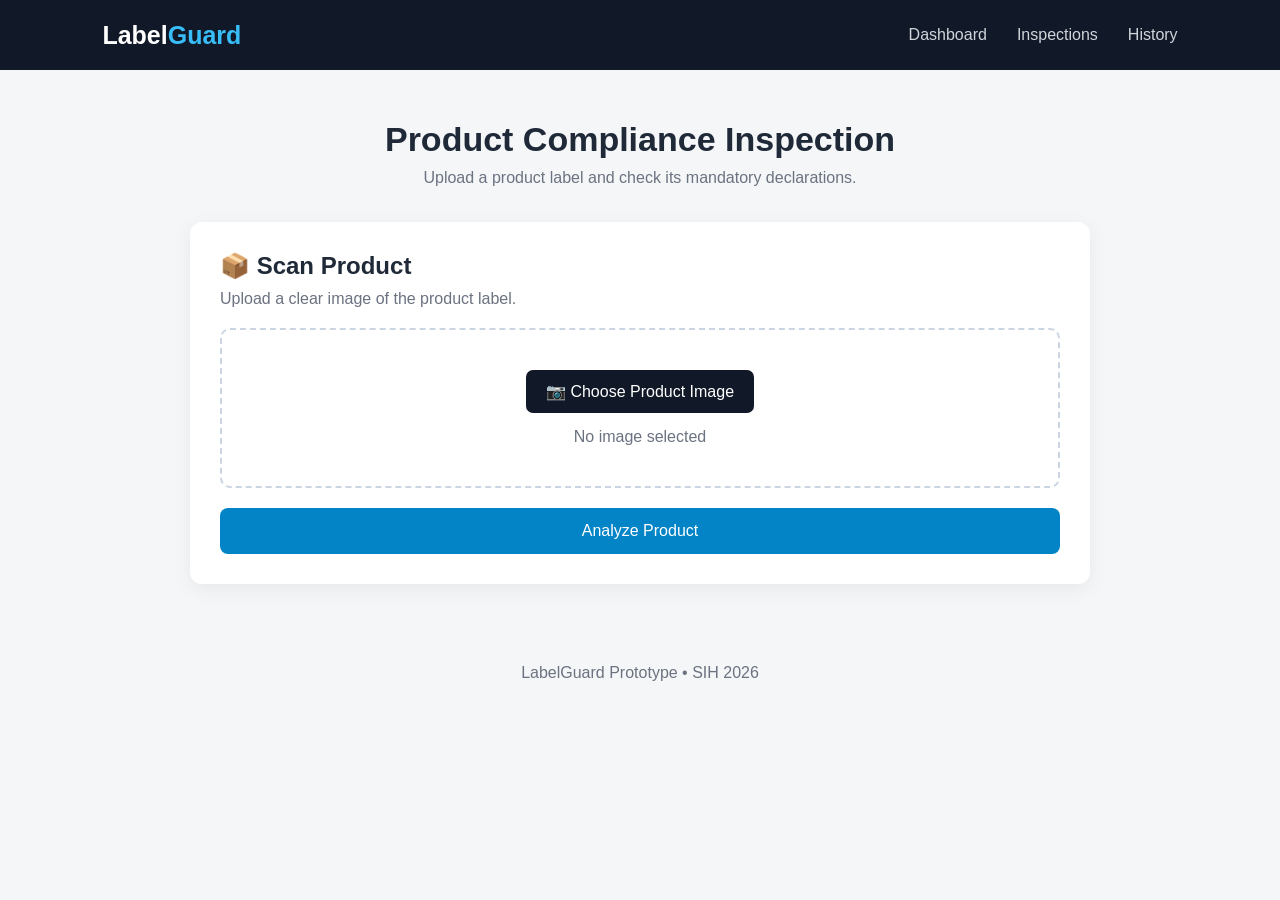
==== index.html @ 3974fb92 "Add initial frontend prototype" ====
<!DOCTYPE html>
<html lang="en">
<head>
    <meta charset="UTF-8">
    <meta name="viewport" content="width=device-width, initial-scale=1.0">

    <title>LabelGuard - Product Compliance</title>

    <link rel="stylesheet" href="style.css">
</head>

<body>

    <header>
        <div class="logo">Label<span>Guard</span></div>

        <nav>
            <a href="#">Dashboard</a>
            <a href="#">Inspections</a>
            <a href="#">History</a>
        </nav>
    </header>


    <main>

        <section class="hero">
            <h1>Product Compliance Inspection</h1>

            <p>
                Upload a product label and check its mandatory declarations.
            </p>
        </section>


        <!-- Upload Section -->

        <section class="card">

            <h2>📦 Scan Product</h2>

            <p class="small">
                Upload a clear image of the product label.
            </p>

            <div class="upload-box">

                <input
                    type="file"
                    id="productImage"
                    accept="image/*"
                >

                <label for="productImage">
                    📷 Choose Product Image
                </label>

                <p id="fileName">No image selected</p>

            </div>


            <!-- Image Preview -->

            <div id="previewContainer" class="preview hidden">

                <h3>Product Preview</h3>

                <img id="previewImage" src="" alt="Product Preview">

            </div>


            <button id="analyzeBtn">
                Analyze Product
            </button>

        </section>


        <!-- Loading -->

        <section id="loading" class="card hidden">

            <h2>🤖 Analyzing Label...</h2>

            <div class="loader"></div>

            <p>
                Extracting product information and checking compliance.
            </p>

        </section>


        <!-- Results -->

        <section id="results" class="card hidden">

            <h2>Compliance Result</h2>


            <div class="score">

                <div id="scoreNumber">
                    87
                </div>

                <p>Compliance Score</p>

            </div>


            <h3>Declaration Checks</h3>


            <div class="checks">

                <div class="check pass">
                    ✓ Manufacturer
                </div>

                <div class="check pass">
                    ✓ Net Quantity
                </div>

                <div class="check pass">
                    ✓ MRP
                </div>

                <div class="check pass">
                    ✓ Manufacturing Date
                </div>

                <div class="check warning">
                    ⚠ Consumer Care
                </div>

            </div>


            <div class="violation">

                <h3>⚠ Issue Detected</h3>

                <p>
                    Consumer-care declaration could not be detected
                    in the submitted label image.
                </p>

            </div>


            <button id="reportBtn">
                Generate Inspection Report
            </button>

        </section>

    </main>


    <footer>

        <p>
            LabelGuard Prototype • SIH 2026
        </p>

    </footer>


    <script src="script.js"></script>

</body>
</html>
---- style.css ----
* {
    box-sizing: border-box;
    margin: 0;
    padding: 0;
}

body {
    font-family: Arial, sans-serif;
    background: #f4f6f8;
    color: #1f2937;
}


/* Header */

header {
    height: 70px;
    background: #111827;

    display: flex;
    align-items: center;
    justify-content: space-between;

    padding: 0 8%;
}

.logo {
    font-size: 25px;
    font-weight: bold;
    color: white;
}

.logo span {
    color: #38bdf8;
}

nav {
    display: flex;
    gap: 30px;
}

nav a {
    color: #d1d5db;
    text-decoration: none;
}

nav a:hover {
    color: white;
}


/* Main */

main {
    width: 90%;
    max-width: 900px;
    margin: 50px auto;
}


/* Hero */

.hero {
    text-align: center;
    margin-bottom: 35px;
}

.hero h1 {
    font-size: 34px;
    margin-bottom: 10px;
}

.hero p {
    color: #6b7280;
}


/* Card */

.card {
    background: white;

    padding: 30px;

    border-radius: 12px;

    margin-bottom: 25px;

    box-shadow: 0 5px 20px rgba(0,0,0,0.06);
}

.card h2 {
    margin-bottom: 10px;
}

.small {
    color: #6b7280;
    margin-bottom: 20px;
}


/* Upload */

.upload-box {
    border: 2px dashed #cbd5e1;

    padding: 40px;

    text-align: center;

    border-radius: 10px;

    margin-bottom: 20px;
}

.upload-box input {
    display: none;
}

.upload-box label {
    display: inline-block;

    padding: 12px 20px;

    background: #111827;

    color: white;

    border-radius: 7px;

    cursor: pointer;
}

#fileName {
    margin-top: 15px;

    color: #6b7280;
}


/* Preview */

.preview {
    margin-top: 20px;
}

.preview img {
    display: block;

    width: 250px;
    max-height: 300px;

    object-fit: contain;

    margin: 15px auto;

    border-radius: 8px;
}


/* Button */

button {
    width: 100%;

    padding: 14px;

    border: none;

    border-radius: 8px;

    background: #0284c7;

    color: white;

    font-size: 16px;

    cursor: pointer;
}

button:hover {
    background: #0369a1;
}


/* Loading */

.loader {
    width: 45px;
    height: 45px;

    border: 5px solid #e5e7eb;
    border-top: 5px solid #0284c7;

    border-radius: 50%;

    animation: spin 1s linear infinite;

    margin: 25px auto;
}

@keyframes spin {

    100% {
        transform: rotate(360deg);
    }

}


/* Score */

.score {
    text-align: center;

    margin: 30px 0;
}

#scoreNumber {
    font-size: 60px;

    font-weight: bold;

    color: #0284c7;
}

.score p {
    color: #6b7280;
}


/* Checks */

.checks {
    display: grid;

    grid-template-columns: repeat(2, 1fr);

    gap: 10px;

    margin: 20px 0;
}

.check {
    padding: 15px;

    border-radius: 7px;

    font-weight: bold;
}

.pass {
    background: #dcfce7;

    color: #166534;
}

.warning {
    background: #fef3c7;

    color: #92400e;
}


/* Violation */

.violation {
    background: #fff7ed;

    border-left: 5px solid #f97316;

    padding: 20px;

    margin: 25px 0;
}

.violation h3 {
    margin-bottom: 8px;
}


/* Hidden */

.hidden {
    display: none;
}


/* Footer */

footer {
    text-align: center;

    padding: 30px;

    color: #6b7280;
}


/* Mobile */

@media (max-width: 600px) {

    nav {
        display: none;
    }

    .hero h1 {
        font-size: 26px;
    }

    .checks {
        grid-template-columns: 1fr;
    }

}
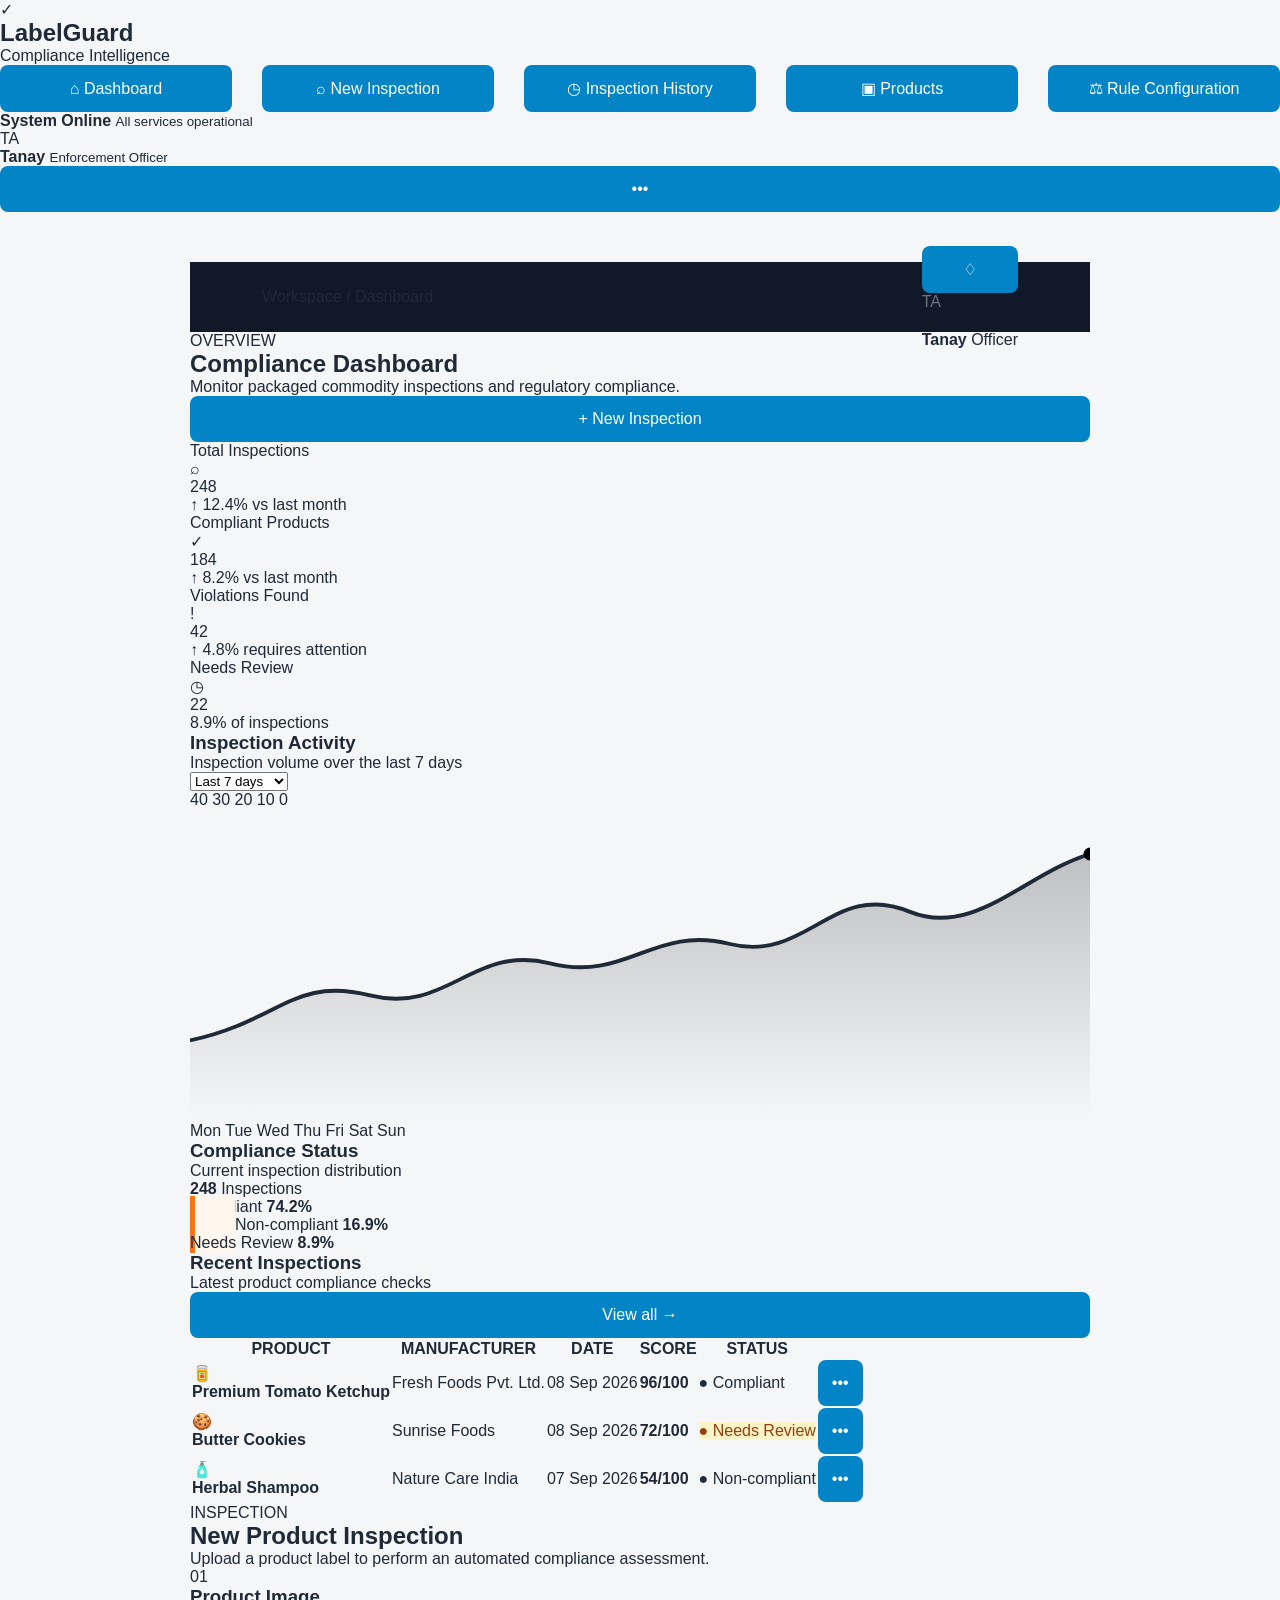
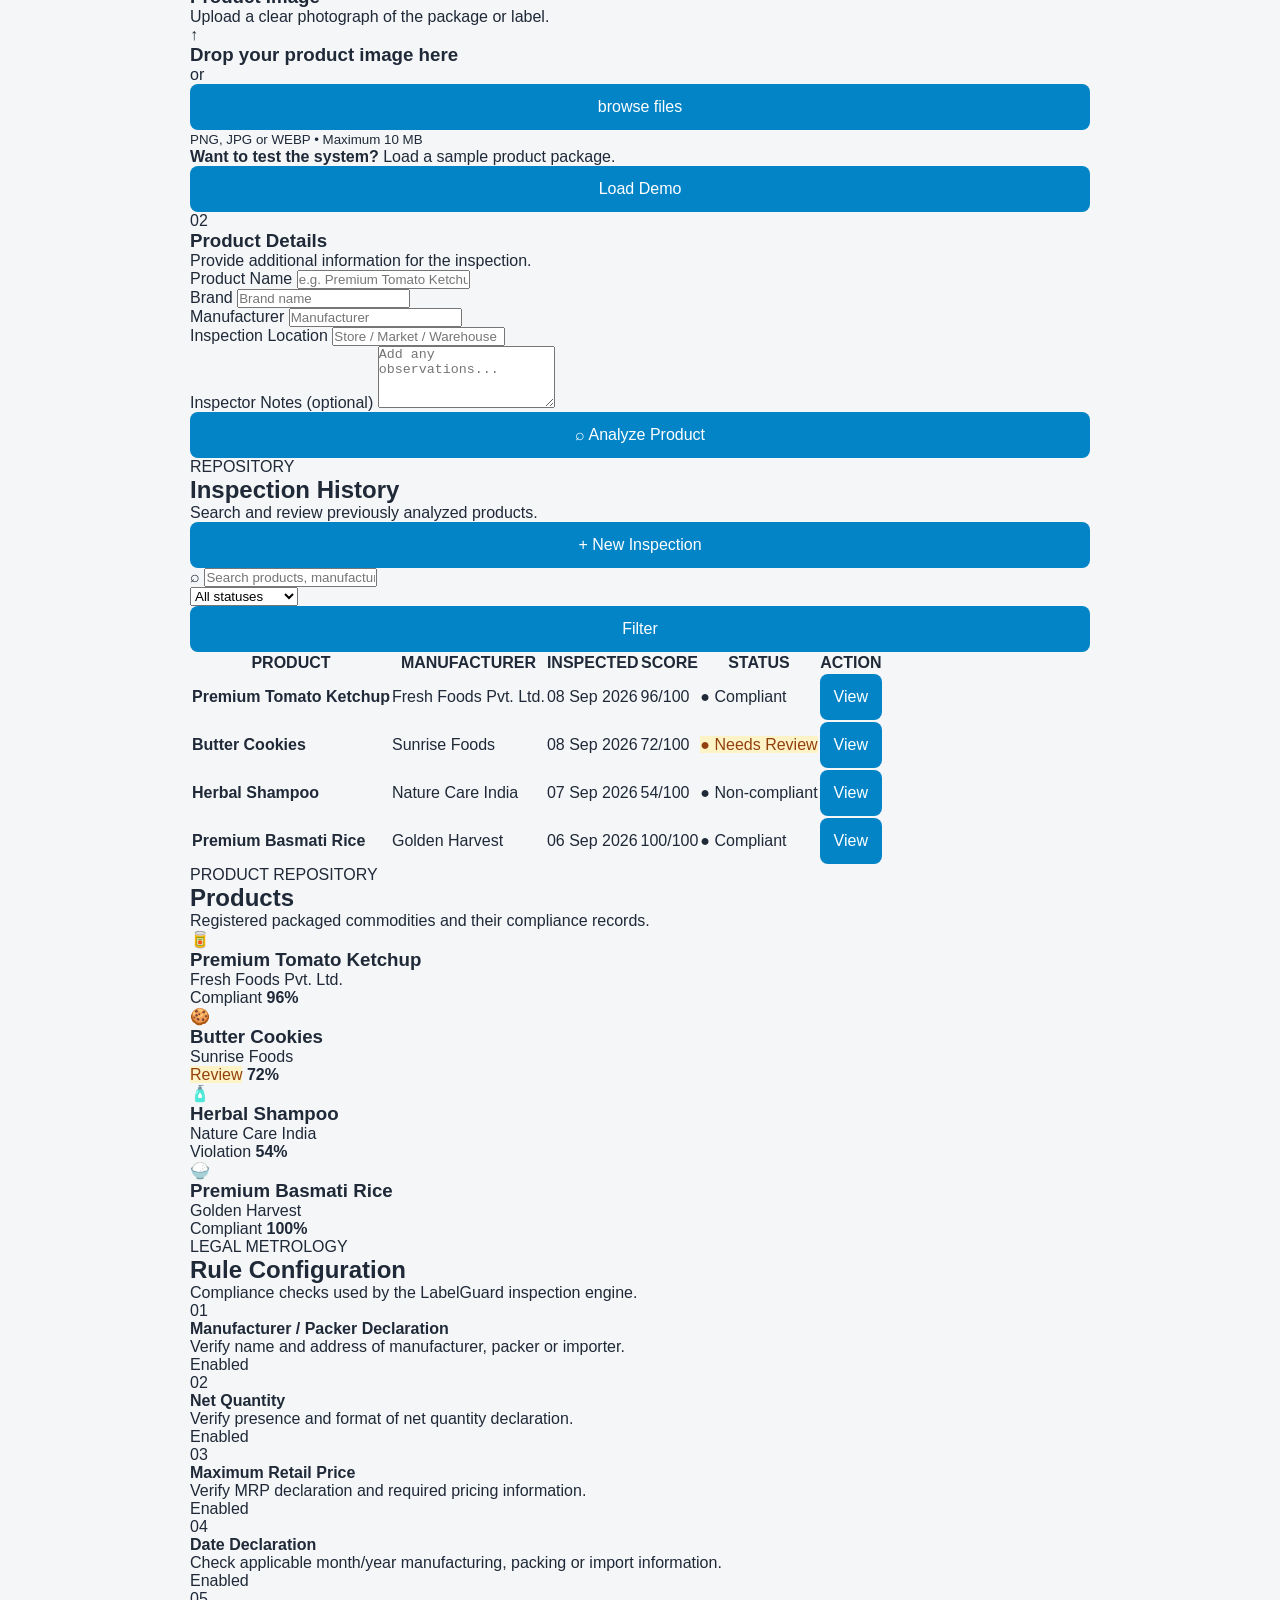
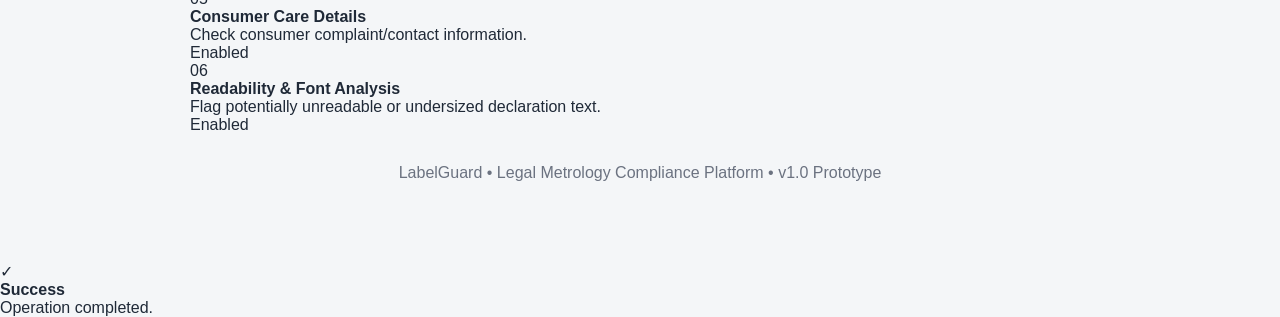
==== commit 31f3bcd6: "Update index.html" ====
--- a/index.html
+++ b/index.html
@@ -4,172 +4,1162 @@
     <meta charset="UTF-8">
     <meta name="viewport" content="width=device-width, initial-scale=1.0">
 
-    <title>LabelGuard - Product Compliance</title>
+    <title>LabelGuard | Compliance Intelligence</title>
+
+    <link rel="preconnect" href="https://fonts.googleapis.com">
+    <link rel="preconnect" href="https://fonts.gstatic.com" crossorigin>
+    <link href="https://fonts.googleapis.com/css2?family=Inter:wght@400;500;600;700;800&display=swap" rel="stylesheet">
 
     <link rel="stylesheet" href="style.css">
 </head>
 
 <body>
 
-    <header>
-        <div class="logo">Label<span>Guard</span></div>
-
-        <nav>
-            <a href="#">Dashboard</a>
-            <a href="#">Inspections</a>
-            <a href="#">History</a>
-        </nav>
+<!-- ================= SIDEBAR ================= -->
+
+<aside class="sidebar">
+
+    <div class="brand">
+        <div class="brand-icon">
+            <span>✓</span>
+        </div>
+
+        <div>
+            <h2>LabelGuard</h2>
+            <p>Compliance Intelligence</p>
+        </div>
+    </div>
+
+    <nav class="navigation">
+
+        <button class="nav-item active" data-page="dashboard">
+            <span class="nav-icon">⌂</span>
+            Dashboard
+        </button>
+
+        <button class="nav-item" data-page="inspection">
+            <span class="nav-icon">⌕</span>
+            New Inspection
+        </button>
+
+        <button class="nav-item" data-page="history">
+            <span class="nav-icon">◷</span>
+            Inspection History
+        </button>
+
+        <button class="nav-item" data-page="products">
+            <span class="nav-icon">▣</span>
+            Products
+        </button>
+
+        <button class="nav-item" data-page="rules">
+            <span class="nav-icon">⚖</span>
+            Rule Configuration
+        </button>
+
+    </nav>
+
+    <div class="sidebar-bottom">
+
+        <div class="system-status">
+            <span class="status-dot"></span>
+
+            <div>
+                <strong>System Online</strong>
+                <small>All services operational</small>
+            </div>
+        </div>
+
+        <div class="user-card">
+            <div class="avatar">TA</div>
+
+            <div class="user-info">
+                <strong>Tanay</strong>
+                <small>Enforcement Officer</small>
+            </div>
+
+            <button class="more-btn">•••</button>
+        </div>
+
+    </div>
+
+</aside>
+
+
+<!-- ================= MAIN ================= -->
+
+<main class="main">
+
+    <!-- TOP BAR -->
+
+    <header class="topbar">
+
+        <div>
+            <p class="breadcrumb">Workspace / <span id="breadcrumb">Dashboard</span></p>
+        </div>
+
+        <div class="top-actions">
+
+            <button class="icon-button" title="Notifications">
+                ♢
+                <span class="notification-dot"></span>
+            </button>
+
+            <div class="top-user">
+                <div class="avatar small">TA</div>
+
+                <div>
+                    <strong>Tanay</strong>
+                    <span>Officer</span>
+                </div>
+            </div>
+
+        </div>
+
     </header>
 
 
-    <main>
-
-        <section class="hero">
-            <h1>Product Compliance Inspection</h1>
-
-            <p>
-                Upload a product label and check its mandatory declarations.
-            </p>
-        </section>
-
-
-        <!-- Upload Section -->
-
-        <section class="card">
-
-            <h2>📦 Scan Product</h2>
-
-            <p class="small">
-                Upload a clear image of the product label.
-            </p>
-
-            <div class="upload-box">
-
-                <input
-                    type="file"
-                    id="productImage"
-                    accept="image/*"
-                >
-
-                <label for="productImage">
-                    📷 Choose Product Image
-                </label>
-
-                <p id="fileName">No image selected</p>
-
-            </div>
-
-
-            <!-- Image Preview -->
-
-            <div id="previewContainer" class="preview hidden">
-
-                <h3>Product Preview</h3>
-
-                <img id="previewImage" src="" alt="Product Preview">
-
-            </div>
-
-
-            <button id="analyzeBtn">
-                Analyze Product
+    <!-- ================= DASHBOARD ================= -->
+
+    <section id="dashboard" class="page active-page">
+
+        <div class="page-heading">
+
+            <div>
+                <span class="eyebrow">OVERVIEW</span>
+                <h1>Compliance Dashboard</h1>
+                <p>Monitor packaged commodity inspections and regulatory compliance.</p>
+            </div>
+
+            <button class="primary-btn" onclick="openPage('inspection')">
+                <span>+</span>
+                New Inspection
             </button>
 
-        </section>
-
-
-        <!-- Loading -->
-
-        <section id="loading" class="card hidden">
-
-            <h2>🤖 Analyzing Label...</h2>
-
-            <div class="loader"></div>
-
-            <p>
-                Extracting product information and checking compliance.
-            </p>
-
-        </section>
-
-
-        <!-- Results -->
-
-        <section id="results" class="card hidden">
-
-            <h2>Compliance Result</h2>
-
-
-            <div class="score">
-
-                <div id="scoreNumber">
-                    87
-                </div>
-
-                <p>Compliance Score</p>
-
-            </div>
-
-
-            <h3>Declaration Checks</h3>
-
-
-            <div class="checks">
-
-                <div class="check pass">
-                    ✓ Manufacturer
-                </div>
-
-                <div class="check pass">
-                    ✓ Net Quantity
-                </div>
-
-                <div class="check pass">
-                    ✓ MRP
-                </div>
-
-                <div class="check pass">
-                    ✓ Manufacturing Date
-                </div>
-
-                <div class="check warning">
-                    ⚠ Consumer Care
-                </div>
-
-            </div>
-
-
-            <div class="violation">
-
-                <h3>⚠ Issue Detected</h3>
-
-                <p>
-                    Consumer-care declaration could not be detected
-                    in the submitted label image.
-                </p>
-
-            </div>
-
-
-            <button id="reportBtn">
-                Generate Inspection Report
+        </div>
+
+
+        <!-- STAT CARDS -->
+
+        <div class="stats-grid">
+
+            <div class="stat-card">
+                <div class="stat-top">
+                    <span>Total Inspections</span>
+                    <div class="stat-icon blue">⌕</div>
+                </div>
+
+                <div class="stat-number">248</div>
+
+                <div class="stat-change positive">
+                    ↑ 12.4%
+                    <span>vs last month</span>
+                </div>
+            </div>
+
+
+            <div class="stat-card">
+                <div class="stat-top">
+                    <span>Compliant Products</span>
+                    <div class="stat-icon green">✓</div>
+                </div>
+
+                <div class="stat-number">184</div>
+
+                <div class="stat-change positive">
+                    ↑ 8.2%
+                    <span>vs last month</span>
+                </div>
+            </div>
+
+
+            <div class="stat-card">
+                <div class="stat-top">
+                    <span>Violations Found</span>
+                    <div class="stat-icon red">!</div>
+                </div>
+
+                <div class="stat-number">42</div>
+
+                <div class="stat-change negative">
+                    ↑ 4.8%
+                    <span>requires attention</span>
+                </div>
+            </div>
+
+
+            <div class="stat-card">
+                <div class="stat-top">
+                    <span>Needs Review</span>
+                    <div class="stat-icon orange">◷</div>
+                </div>
+
+                <div class="stat-number">22</div>
+
+                <div class="stat-change neutral">
+                    8.9%
+                    <span>of inspections</span>
+                </div>
+            </div>
+
+        </div>
+
+
+        <!-- DASHBOARD GRID -->
+
+        <div class="dashboard-grid">
+
+            <div class="panel chart-panel">
+
+                <div class="panel-header">
+
+                    <div>
+                        <h3>Inspection Activity</h3>
+                        <p>Inspection volume over the last 7 days</p>
+                    </div>
+
+                    <select class="period-select">
+                        <option>Last 7 days</option>
+                        <option>Last 30 days</option>
+                        <option>Last 90 days</option>
+                    </select>
+
+                </div>
+
+                <div class="chart">
+
+                    <div class="y-labels">
+                        <span>40</span>
+                        <span>30</span>
+                        <span>20</span>
+                        <span>10</span>
+                        <span>0</span>
+                    </div>
+
+                    <div class="chart-area">
+
+                        <div class="grid-line one"></div>
+                        <div class="grid-line two"></div>
+                        <div class="grid-line three"></div>
+                        <div class="grid-line four"></div>
+
+                        <svg viewBox="0 0 700 240" preserveAspectRatio="none">
+
+                            <defs>
+                                <linearGradient id="areaGradient" x1="0" y1="0" x2="0" y2="1">
+                                    <stop offset="0%" stop-opacity=".22"/>
+                                    <stop offset="100%" stop-opacity="0"/>
+                                </linearGradient>
+                            </defs>
+
+                            <path
+                                d="M0 180
+                                   C70 165, 80 130, 140 145
+                                   C200 160, 220 105, 280 120
+                                   C340 135, 360 90, 420 105
+                                   C480 120, 500 55, 560 80
+                                   C610 100, 650 50, 700 35
+                                   L700 240
+                                   L0 240 Z"
+                                fill="url(#areaGradient)"
+                            />
+
+                            <path
+                                d="M0 180
+                                   C70 165, 80 130, 140 145
+                                   C200 160, 220 105, 280 120
+                                   C340 135, 360 90, 420 105
+                                   C480 120, 500 55, 560 80
+                                   C610 100, 650 50, 700 35"
+                                fill="none"
+                                stroke="currentColor"
+                                stroke-width="3"
+                                class="chart-line"
+                            />
+
+                            <circle cx="700" cy="35" r="5" class="chart-point"/>
+
+                        </svg>
+
+                        <div class="x-labels">
+                            <span>Mon</span>
+                            <span>Tue</span>
+                            <span>Wed</span>
+                            <span>Thu</span>
+                            <span>Fri</span>
+                            <span>Sat</span>
+                            <span>Sun</span>
+                        </div>
+
+                    </div>
+
+                </div>
+
+            </div>
+
+
+            <!-- COMPLIANCE DISTRIBUTION -->
+
+            <div class="panel distribution-panel">
+
+                <div class="panel-header">
+                    <div>
+                        <h3>Compliance Status</h3>
+                        <p>Current inspection distribution</p>
+                    </div>
+                </div>
+
+                <div class="donut-container">
+
+                    <div class="donut">
+                        <div>
+                            <strong>248</strong>
+                            <span>Inspections</span>
+                        </div>
+                    </div>
+
+                </div>
+
+                <div class="legend">
+
+                    <div>
+                        <span class="legend-color compliant"></span>
+                        <span>Compliant</span>
+                        <strong>74.2%</strong>
+                    </div>
+
+                    <div>
+                        <span class="legend-color violation"></span>
+                        <span>Non-compliant</span>
+                        <strong>16.9%</strong>
+                    </div>
+
+                    <div>
+                        <span class="legend-color review"></span>
+                        <span>Needs Review</span>
+                        <strong>8.9%</strong>
+                    </div>
+
+                </div>
+
+            </div>
+
+        </div>
+
+
+        <!-- RECENT INSPECTIONS -->
+
+        <div class="panel recent-panel">
+
+            <div class="panel-header">
+
+                <div>
+                    <h3>Recent Inspections</h3>
+                    <p>Latest product compliance checks</p>
+                </div>
+
+                <button class="text-btn" onclick="openPage('history')">
+                    View all →
+                </button>
+
+            </div>
+
+            <div class="table-wrapper">
+
+                <table>
+
+                    <thead>
+                        <tr>
+                            <th>PRODUCT</th>
+                            <th>MANUFACTURER</th>
+                            <th>DATE</th>
+                            <th>SCORE</th>
+                            <th>STATUS</th>
+                            <th></th>
+                        </tr>
+                    </thead>
+
+                    <tbody>
+
+                        <tr>
+                            <td>
+                                <div class="product-cell">
+                                    <div class="product-placeholder">🥫</div>
+                                    <strong>Premium Tomato Ketchup</strong>
+                                </div>
+                            </td>
+
+                            <td>Fresh Foods Pvt. Ltd.</td>
+                            <td>08 Sep 2026</td>
+                            <td><strong>96/100</strong></td>
+
+                            <td>
+                                <span class="badge success">● Compliant</span>
+                            </td>
+
+                            <td>
+                                <button class="row-btn">•••</button>
+                            </td>
+                        </tr>
+
+
+                        <tr>
+                            <td>
+                                <div class="product-cell">
+                                    <div class="product-placeholder">🍪</div>
+                                    <strong>Butter Cookies</strong>
+                                </div>
+                            </td>
+
+                            <td>Sunrise Foods</td>
+                            <td>08 Sep 2026</td>
+                            <td><strong>72/100</strong></td>
+
+                            <td>
+                                <span class="badge warning">● Needs Review</span>
+                            </td>
+
+                            <td>
+                                <button class="row-btn">•••</button>
+                            </td>
+                        </tr>
+
+
+                        <tr>
+                            <td>
+                                <div class="product-cell">
+                                    <div class="product-placeholder">🧴</div>
+                                    <strong>Herbal Shampoo</strong>
+                                </div>
+                            </td>
+
+                            <td>Nature Care India</td>
+                            <td>07 Sep 2026</td>
+                            <td><strong>54/100</strong></td>
+
+                            <td>
+                                <span class="badge danger">● Non-compliant</span>
+                            </td>
+
+                            <td>
+                                <button class="row-btn">•••</button>
+                            </td>
+                        </tr>
+
+                    </tbody>
+
+                </table>
+
+            </div>
+
+        </div>
+
+    </section>
+
+
+    <!-- ================= INSPECTION ================= -->
+
+    <section id="inspection" class="page">
+
+        <div class="page-heading">
+
+            <div>
+                <span class="eyebrow">INSPECTION</span>
+                <h1>New Product Inspection</h1>
+                <p>Upload a product label to perform an automated compliance assessment.</p>
+            </div>
+
+        </div>
+
+
+        <div class="inspection-layout">
+
+            <div class="panel upload-panel">
+
+                <div class="section-title">
+                    <div class="step-number">01</div>
+
+                    <div>
+                        <h3>Product Image</h3>
+                        <p>Upload a clear photograph of the package or label.</p>
+                    </div>
+                </div>
+
+
+                <div id="drop-zone" class="drop-zone">
+
+                    <input
+                        type="file"
+                        id="file-input"
+                        accept="image/*"
+                        hidden
+                    >
+
+                    <div id="upload-content">
+
+                        <div class="upload-icon">↑</div>
+
+                        <h3>Drop your product image here</h3>
+
+                        <p>
+                            or
+                            <button id="browse-btn" class="inline-link">
+                                browse files
+                            </button>
+                        </p>
+
+                        <small>PNG, JPG or WEBP • Maximum 10 MB</small>
+
+                    </div>
+
+
+                    <div id="preview-container" class="preview-container hidden">
+
+                        <img id="preview-image" alt="Product preview">
+
+                        <div class="preview-info">
+                            <strong id="file-name">product.jpg</strong>
+                            <span id="file-size">0 KB</span>
+
+                            <button id="remove-image" class="remove-btn">
+                                Remove image
+                            </button>
+                        </div>
+
+                    </div>
+
+                </div>
+
+
+                <div class="demo-box">
+
+                    <div>
+                        <strong>Want to test the system?</strong>
+                        <span>Load a sample product package.</span>
+                    </div>
+
+                    <button id="demo-btn" class="secondary-btn">
+                        Load Demo
+                    </button>
+
+                </div>
+
+            </div>
+
+
+            <!-- PRODUCT DETAILS -->
+
+            <div class="panel details-panel">
+
+                <div class="section-title">
+                    <div class="step-number">02</div>
+
+                    <div>
+                        <h3>Product Details</h3>
+                        <p>Provide additional information for the inspection.</p>
+                    </div>
+                </div>
+
+
+                <div class="form-grid">
+
+                    <div class="form-group full">
+                        <label>Product Name</label>
+                        <input id="product-name" type="text" placeholder="e.g. Premium Tomato Ketchup">
+                    </div>
+
+                    <div class="form-group">
+                        <label>Brand</label>
+                        <input id="brand-name" type="text" placeholder="Brand name">
+                    </div>
+
+                    <div class="form-group">
+                        <label>Manufacturer</label>
+                        <input id="manufacturer" type="text" placeholder="Manufacturer">
+                    </div>
+
+                    <div class="form-group full">
+                        <label>Inspection Location</label>
+                        <input id="location" type="text" placeholder="Store / Market / Warehouse">
+                    </div>
+
+                    <div class="form-group full">
+                        <label>Inspector Notes <span>(optional)</span></label>
+                        <textarea id="notes" rows="4" placeholder="Add any observations..."></textarea>
+                    </div>
+
+                </div>
+
+
+                <button id="analyze-btn" class="primary-btn analyze-btn">
+                    <span>⌕</span>
+                    Analyze Product
+                </button>
+
+            </div>
+
+        </div>
+
+
+        <!-- SCAN LOADING -->
+
+        <div id="analysis-loader" class="analysis-loader hidden">
+
+            <div class="loader-ring"></div>
+
+            <h3>Analyzing Product Label</h3>
+
+            <p id="analysis-step">Preparing image...</p>
+
+            <div class="progress-track">
+                <div id="progress-bar" class="progress-bar"></div>
+            </div>
+
+        </div>
+
+
+        <!-- RESULTS -->
+
+        <div id="results-section" class="results-section hidden">
+
+            <div class="result-header">
+
+                <div>
+                    <span class="eyebrow">ANALYSIS COMPLETE</span>
+                    <h2>Compliance Assessment</h2>
+                    <p>Automated inspection results based on detected package declarations.</p>
+                </div>
+
+                <button class="secondary-btn" onclick="window.print()">
+                    ↓ Export Report
+                </button>
+
+            </div>
+
+
+            <div class="result-overview">
+
+                <div class="score-card">
+
+                    <div class="score-circle">
+
+                        <svg viewBox="0 0 120 120">
+
+                            <circle
+                                cx="60"
+                                cy="60"
+                                r="50"
+                                class="score-bg"
+                            />
+
+                            <circle
+                                id="score-ring"
+                                cx="60"
+                                cy="60"
+                                r="50"
+                                class="score-progress"
+                            />
+
+                        </svg>
+
+                        <div class="score-value">
+                            <strong id="score-number">87</strong>
+                            <span>/100</span>
+                        </div>
+
+                    </div>
+
+                    <div>
+                        <span class="eyebrow">COMPLIANCE SCORE</span>
+                        <h3 id="result-status">Needs Review</h3>
+                        <p>Overall assessment</p>
+                    </div>
+
+                </div>
+
+
+                <div class="risk-card">
+
+                    <div class="risk-icon">!</div>
+
+                    <div>
+                        <span>ATTENTION REQUIRED</span>
+                        <strong id="violation-count">2 potential issues detected</strong>
+                        <p>Review the highlighted findings before final approval.</p>
+                    </div>
+
+                </div>
+
+            </div>
+
+
+            <!-- CHECKS -->
+
+            <div class="panel checks-panel">
+
+                <div class="panel-header">
+
+                    <div>
+                        <h3>Declaration Checks</h3>
+                        <p>Detected declarations and rule validation</p>
+                    </div>
+
+                    <span class="ai-tag">AUTOMATED ANALYSIS</span>
+
+                </div>
+
+
+                <div class="checks-list">
+
+                    <div class="check-item pass">
+                        <div class="check-status">✓</div>
+
+                        <div class="check-main">
+                            <strong>Manufacturer / Packer Details</strong>
+                            <span>Manufacturer name and address detected</span>
+                        </div>
+
+                        <div class="check-result">PASS</div>
+                    </div>
+
+
+                    <div class="check-item pass">
+                        <div class="check-status">✓</div>
+
+                        <div class="check-main">
+                            <strong>Net Quantity</strong>
+                            <span>Net quantity declaration detected: 500 g</span>
+                        </div>
+
+                        <div class="check-result">PASS</div>
+                    </div>
+
+
+                    <div class="check-item pass">
+                        <div class="check-status">✓</div>
+
+                        <div class="check-main">
+                            <strong>Maximum Retail Price</strong>
+                            <span>MRP declaration detected: ₹120</span>
+                        </div>
+
+                        <div class="check-result">PASS</div>
+                    </div>
+
+
+                    <div class="check-item pass">
+                        <div class="check-status">✓</div>
+
+                        <div class="check-main">
+                            <strong>Date of Manufacture / Packing</strong>
+                            <span>Month and year declaration detected</span>
+                        </div>
+
+                        <div class="check-result">PASS</div>
+                    </div>
+
+
+                    <div class="check-item fail">
+                        <div class="check-status">!</div>
+
+                        <div class="check-main">
+                            <strong>Consumer Care Details</strong>
+                            <span>Required consumer care information could not be confidently detected</span>
+                        </div>
+
+                        <div class="check-result">REVIEW</div>
+                    </div>
+
+
+                    <div class="check-item fail">
+                        <div class="check-status">!</div>
+
+                        <div class="check-main">
+                            <strong>Declaration Readability</strong>
+                            <span>Potentially insufficient text size detected in one declaration area</span>
+                        </div>
+
+                        <div class="check-result">REVIEW</div>
+                    </div>
+
+                </div>
+
+            </div>
+
+
+            <!-- FINDINGS -->
+
+            <div class="panel findings-panel">
+
+                <div class="panel-header">
+                    <div>
+                        <h3>Potential Violations</h3>
+                        <p>Issues requiring inspector attention</p>
+                    </div>
+                </div>
+
+
+                <div class="finding">
+
+                    <div class="finding-number">01</div>
+
+                    <div class="finding-content">
+                        <div class="finding-heading">
+                            <strong>Consumer Care Information</strong>
+                            <span class="badge warning">Medium</span>
+                        </div>
+
+                        <p>
+                            Consumer care details were not confidently identified
+                            from the uploaded package image.
+                        </p>
+
+                        <small>
+                            Recommendation: Verify the declaration manually against the physical package.
+                        </small>
+                    </div>
+
+                </div>
+
+
+                <div class="finding">
+
+                    <div class="finding-number">02</div>
+
+                    <div class="finding-content">
+                        <div class="finding-heading">
+                            <strong>Text Readability</strong>
+                            <span class="badge danger">High</span>
+                        </div>
+
+                        <p>
+                            One declaration area appears smaller than the expected
+                            readability threshold.
+                        </p>
+
+                        <small>
+                            Recommendation: Inspect the original packaging for confirmation.
+                        </small>
+                    </div>
+
+                </div>
+
+            </div>
+
+
+            <div class="result-actions">
+
+                <button class="secondary-btn" onclick="openPage('inspection')">
+                    New Inspection
+                </button>
+
+                <button class="primary-btn" onclick="saveInspection()">
+                    ✓ Save Inspection
+
+                </button>
+
+            </div>
+
+        </div>
+
+    </section>
+
+
+    <!-- ================= HISTORY ================= -->
+
+    <section id="history" class="page">
+
+        <div class="page-heading">
+
+            <div>
+                <span class="eyebrow">REPOSITORY</span>
+                <h1>Inspection History</h1>
+                <p>Search and review previously analyzed products.</p>
+            </div>
+
+            <button class="primary-btn" onclick="openPage('inspection')">
+                + New Inspection
             </button>
 
-        </section>
-
-    </main>
-
+        </div>
+
+
+        <div class="panel">
+
+            <div class="filter-bar">
+
+                <div class="search-box">
+                    <span>⌕</span>
+                    <input id="history-search" type="text" placeholder="Search products, manufacturers...">
+                </div>
+
+                <select>
+                    <option>All statuses</option>
+                    <option>Compliant</option>
+                    <option>Needs Review</option>
+                    <option>Non-compliant</option>
+                </select>
+
+                <button class="secondary-btn">Filter</button>
+
+            </div>
+
+
+            <div class="table-wrapper">
+
+                <table id="history-table">
+
+                    <thead>
+                        <tr>
+                            <th>PRODUCT</th>
+                            <th>MANUFACTURER</th>
+                            <th>INSPECTED</th>
+                            <th>SCORE</th>
+                            <th>STATUS</th>
+                            <th>ACTION</th>
+                        </tr>
+                    </thead>
+
+                    <tbody>
+
+                        <tr>
+                            <td><strong>Premium Tomato Ketchup</strong></td>
+                            <td>Fresh Foods Pvt. Ltd.</td>
+                            <td>08 Sep 2026</td>
+                            <td>96/100</td>
+                            <td><span class="badge success">● Compliant</span></td>
+                            <td><button class="view-btn">View</button></td>
+                        </tr>
+
+                        <tr>
+                            <td><strong>Butter Cookies</strong></td>
+                            <td>Sunrise Foods</td>
+                            <td>08 Sep 2026</td>
+                            <td>72/100</td>
+                            <td><span class="badge warning">● Needs Review</span></td>
+                            <td><button class="view-btn">View</button></td>
+                        </tr>
+
+                        <tr>
+                            <td><strong>Herbal Shampoo</strong></td>
+                            <td>Nature Care India</td>
+                            <td>07 Sep 2026</td>
+                            <td>54/100</td>
+                            <td><span class="badge danger">● Non-compliant</span></td>
+                            <td><button class="view-btn">View</button></td>
+                        </tr>
+
+                        <tr>
+                            <td><strong>Premium Basmati Rice</strong></td>
+                            <td>Golden Harvest</td>
+                            <td>06 Sep 2026</td>
+                            <td>100/100</td>
+                            <td><span class="badge success">● Compliant</span></td>
+                            <td><button class="view-btn">View</button></td>
+                        </tr>
+
+                    </tbody>
+
+                </table>
+
+            </div>
+
+        </div>
+
+    </section>
+
+
+    <!-- ================= PRODUCTS ================= -->
+
+    <section id="products" class="page">
+
+        <div class="page-heading">
+
+            <div>
+                <span class="eyebrow">PRODUCT REPOSITORY</span>
+                <h1>Products</h1>
+                <p>Registered packaged commodities and their compliance records.</p>
+            </div>
+
+        </div>
+
+
+        <div class="product-grid">
+
+            <div class="product-card">
+                <div class="big-product-icon">🥫</div>
+                <div>
+                    <h3>Premium Tomato Ketchup</h3>
+                    <p>Fresh Foods Pvt. Ltd.</p>
+                </div>
+                <div class="product-card-footer">
+                    <span class="badge success">Compliant</span>
+                    <strong>96%</strong>
+                </div>
+            </div>
+
+
+            <div class="product-card">
+                <div class="big-product-icon">🍪</div>
+                <div>
+                    <h3>Butter Cookies</h3>
+                    <p>Sunrise Foods</p>
+                </div>
+                <div class="product-card-footer">
+                    <span class="badge warning">Review</span>
+                    <strong>72%</strong>
+                </div>
+            </div>
+
+
+            <div class="product-card">
+                <div class="big-product-icon">🧴</div>
+                <div>
+                    <h3>Herbal Shampoo</h3>
+                    <p>Nature Care India</p>
+                </div>
+                <div class="product-card-footer">
+                    <span class="badge danger">Violation</span>
+                    <strong>54%</strong>
+                </div>
+            </div>
+
+
+            <div class="product-card">
+                <div class="big-product-icon">🍚</div>
+                <div>
+                    <h3>Premium Basmati Rice</h3>
+                    <p>Golden Harvest</p>
+                </div>
+                <div class="product-card-footer">
+                    <span class="badge success">Compliant</span>
+                    <strong>100%</strong>
+                </div>
+            </div>
+
+        </div>
+
+    </section>
+
+
+    <!-- ================= RULES ================= -->
+
+    <section id="rules" class="page">
+
+        <div class="page-heading">
+
+            <div>
+                <span class="eyebrow">LEGAL METROLOGY</span>
+                <h1>Rule Configuration</h1>
+                <p>Compliance checks used by the LabelGuard inspection engine.</p>
+            </div>
+
+        </div>
+
+
+        <div class="panel rules-panel">
+
+            <div class="rule-row">
+                <div class="rule-number">01</div>
+
+                <div class="rule-info">
+                    <strong>Manufacturer / Packer Declaration</strong>
+                    <p>Verify name and address of manufacturer, packer or importer.</p>
+                </div>
+
+                <span class="rule-enabled">Enabled</span>
+            </div>
+
+
+            <div class="rule-row">
+                <div class="rule-number">02</div>
+
+                <div class="rule-info">
+                    <strong>Net Quantity</strong>
+                    <p>Verify presence and format of net quantity declaration.</p>
+                </div>
+
+                <span class="rule-enabled">Enabled</span>
+            </div>
+
+
+            <div class="rule-row">
+                <div class="rule-number">03</div>
+
+                <div class="rule-info">
+                    <strong>Maximum Retail Price</strong>
+                    <p>Verify MRP declaration and required pricing information.</p>
+                </div>
+
+                <span class="rule-enabled">Enabled</span>
+            </div>
+
+
+            <div class="rule-row">
+                <div class="rule-number">04</div>
+
+                <div class="rule-info">
+                    <strong>Date Declaration</strong>
+                    <p>Check applicable month/year manufacturing, packing or import information.</p>
+                </div>
+
+                <span class="rule-enabled">Enabled</span>
+            </div>
+
+
+            <div class="rule-row">
+                <div class="rule-number">05</div>
+
+                <div class="rule-info">
+                    <strong>Consumer Care Details</strong>
+                    <p>Check consumer complaint/contact information.</p>
+                </div>
+
+                <span class="rule-enabled">Enabled</span>
+            </div>
+
+
+            <div class="rule-row">
+                <div class="rule-number">06</div>
+
+                <div class="rule-info">
+                    <strong>Readability & Font Analysis</strong>
+                    <p>Flag potentially unreadable or undersized declaration text.</p>
+                </div>
+
+                <span class="rule-enabled">Enabled</span>
+            </div>
+
+        </div>
+
+    </section>
+
+
+    <!-- FOOTER -->
 
     <footer>
-
-        <p>
-            LabelGuard Prototype • SIH 2026
-        </p>
-
+        <span>LabelGuard</span>
+        <span>•</span>
+        <span>Legal Metrology Compliance Platform</span>
+        <span>•</span>
+        <span>v1.0 Prototype</span>
     </footer>
 
-
-    <script src="script.js"></script>
+</main>
+
+
+<!-- TOAST -->
+
+<div id="toast" class="toast">
+    <span class="toast-icon">✓</span>
+    <div>
+        <strong id="toast-title">Success</strong>
+        <p id="toast-message">Operation completed.</p>
+    </div>
+</div>
+
+
+<script src="script.js"></script>
 
 </body>
-</html>+</html>
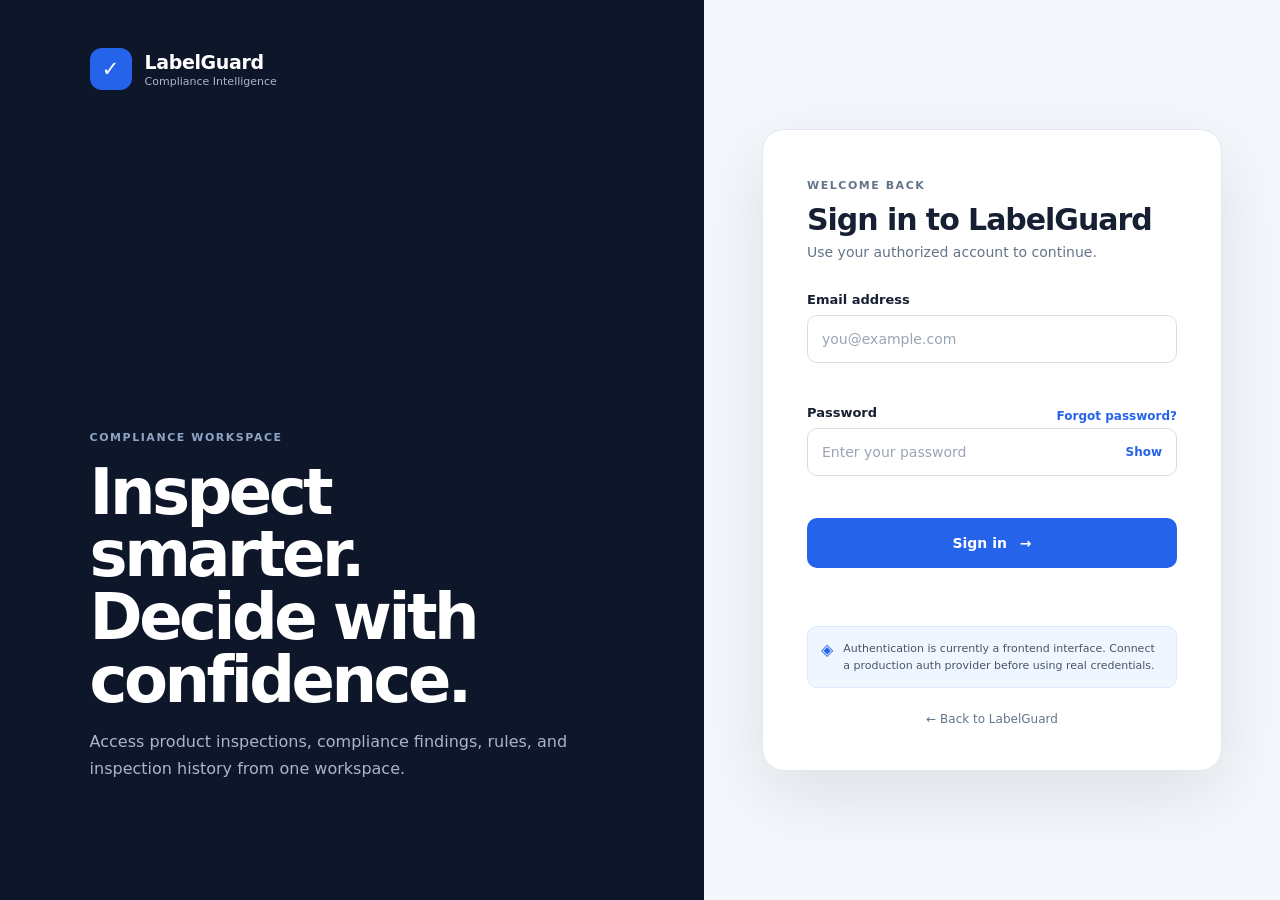
==== commit d637490a: "Complete and verify logout flow" ====
--- a/index.html
+++ b/index.html
@@ -1,1165 +1,103 @@
-<!DOCTYPE html>
-<html lang="en">
-<head>
-    <meta charset="UTF-8">
-    <meta name="viewport" content="width=device-width, initial-scale=1.0">
-
-    <title>LabelGuard | Compliance Intelligence</title>
-
-    <link rel="preconnect" href="https://fonts.googleapis.com">
-    <link rel="preconnect" href="https://fonts.gstatic.com" crossorigin>
-    <link href="https://fonts.googleapis.com/css2?family=Inter:wght@400;500;600;700;800&display=swap" rel="stylesheet">
-
-    <link rel="stylesheet" href="style.css">
-</head>
-
-<body>
-
-<!-- ================= SIDEBAR ================= -->
-
-<aside class="sidebar">
-
-    <div class="brand">
-        <div class="brand-icon">
-            <span>✓</span>
-        </div>
-
-        <div>
-            <h2>LabelGuard</h2>
-            <p>Compliance Intelligence</p>
-        </div>
-    </div>
-
-    <nav class="navigation">
-
-        <button class="nav-item active" data-page="dashboard">
-            <span class="nav-icon">⌂</span>
-            Dashboard
-        </button>
-
-        <button class="nav-item" data-page="inspection">
-            <span class="nav-icon">⌕</span>
-            New Inspection
-        </button>
-
-        <button class="nav-item" data-page="history">
-            <span class="nav-icon">◷</span>
-            Inspection History
-        </button>
-
-        <button class="nav-item" data-page="products">
-            <span class="nav-icon">▣</span>
-            Products
-        </button>
-
-        <button class="nav-item" data-page="rules">
-            <span class="nav-icon">⚖</span>
-            Rule Configuration
-        </button>
-
-    </nav>
-
-    <div class="sidebar-bottom">
-
-        <div class="system-status">
-            <span class="status-dot"></span>
-
-            <div>
-                <strong>System Online</strong>
-                <small>All services operational</small>
-            </div>
-        </div>
-
-        <div class="user-card">
-            <div class="avatar">TA</div>
-
-            <div class="user-info">
-                <strong>Tanay</strong>
-                <small>Enforcement Officer</small>
-            </div>
-
-            <button class="more-btn">•••</button>
-        </div>
-
-    </div>
-
-</aside>
-
-
-<!-- ================= MAIN ================= -->
-
-<main class="main">
-
-    <!-- TOP BAR -->
-
-    <header class="topbar">
-
-        <div>
-            <p class="breadcrumb">Workspace / <span id="breadcrumb">Dashboard</span></p>
-        </div>
-
-        <div class="top-actions">
-
-            <button class="icon-button" title="Notifications">
-                ♢
-                <span class="notification-dot"></span>
-            </button>
-
-            <div class="top-user">
-                <div class="avatar small">TA</div>
-
-                <div>
-                    <strong>Tanay</strong>
-                    <span>Officer</span>
-                </div>
-            </div>
-
-        </div>
-
-    </header>
-
-
-    <!-- ================= DASHBOARD ================= -->
-
-    <section id="dashboard" class="page active-page">
-
-        <div class="page-heading">
-
-            <div>
-                <span class="eyebrow">OVERVIEW</span>
-                <h1>Compliance Dashboard</h1>
-                <p>Monitor packaged commodity inspections and regulatory compliance.</p>
-            </div>
-
-            <button class="primary-btn" onclick="openPage('inspection')">
-                <span>+</span>
-                New Inspection
-            </button>
-
-        </div>
-
-
-        <!-- STAT CARDS -->
-
-        <div class="stats-grid">
-
-            <div class="stat-card">
-                <div class="stat-top">
-                    <span>Total Inspections</span>
-                    <div class="stat-icon blue">⌕</div>
-                </div>
-
-                <div class="stat-number">248</div>
-
-                <div class="stat-change positive">
-                    ↑ 12.4%
-                    <span>vs last month</span>
-                </div>
-            </div>
-
-
-            <div class="stat-card">
-                <div class="stat-top">
-                    <span>Compliant Products</span>
-                    <div class="stat-icon green">✓</div>
-                </div>
-
-                <div class="stat-number">184</div>
-
-                <div class="stat-change positive">
-                    ↑ 8.2%
-                    <span>vs last month</span>
-                </div>
-            </div>
-
-
-            <div class="stat-card">
-                <div class="stat-top">
-                    <span>Violations Found</span>
-                    <div class="stat-icon red">!</div>
-                </div>
-
-                <div class="stat-number">42</div>
-
-                <div class="stat-change negative">
-                    ↑ 4.8%
-                    <span>requires attention</span>
-                </div>
-            </div>
-
-
-            <div class="stat-card">
-                <div class="stat-top">
-                    <span>Needs Review</span>
-                    <div class="stat-icon orange">◷</div>
-                </div>
-
-                <div class="stat-number">22</div>
-
-                <div class="stat-change neutral">
-                    8.9%
-                    <span>of inspections</span>
-                </div>
-            </div>
-
-        </div>
-
-
-        <!-- DASHBOARD GRID -->
-
-        <div class="dashboard-grid">
-
-            <div class="panel chart-panel">
-
-                <div class="panel-header">
-
-                    <div>
-                        <h3>Inspection Activity</h3>
-                        <p>Inspection volume over the last 7 days</p>
-                    </div>
-
-                    <select class="period-select">
-                        <option>Last 7 days</option>
-                        <option>Last 30 days</option>
-                        <option>Last 90 days</option>
-                    </select>
-
-                </div>
-
-                <div class="chart">
-
-                    <div class="y-labels">
-                        <span>40</span>
-                        <span>30</span>
-                        <span>20</span>
-                        <span>10</span>
-                        <span>0</span>
-                    </div>
-
-                    <div class="chart-area">
-
-                        <div class="grid-line one"></div>
-                        <div class="grid-line two"></div>
-                        <div class="grid-line three"></div>
-                        <div class="grid-line four"></div>
-
-                        <svg viewBox="0 0 700 240" preserveAspectRatio="none">
-
-                            <defs>
-                                <linearGradient id="areaGradient" x1="0" y1="0" x2="0" y2="1">
-                                    <stop offset="0%" stop-opacity=".22"/>
-                                    <stop offset="100%" stop-opacity="0"/>
-                                </linearGradient>
-                            </defs>
-
-                            <path
-                                d="M0 180
-                                   C70 165, 80 130, 140 145
-                                   C200 160, 220 105, 280 120
-                                   C340 135, 360 90, 420 105
-                                   C480 120, 500 55, 560 80
-                                   C610 100, 650 50, 700 35
-                                   L700 240
-                                   L0 240 Z"
-                                fill="url(#areaGradient)"
-                            />
-
-                            <path
-                                d="M0 180
-                                   C70 165, 80 130, 140 145
-                                   C200 160, 220 105, 280 120
-                                   C340 135, 360 90, 420 105
-                                   C480 120, 500 55, 560 80
-                                   C610 100, 650 50, 700 35"
-                                fill="none"
-                                stroke="currentColor"
-                                stroke-width="3"
-                                class="chart-line"
-                            />
-
-                            <circle cx="700" cy="35" r="5" class="chart-point"/>
-
-                        </svg>
-
-                        <div class="x-labels">
-                            <span>Mon</span>
-                            <span>Tue</span>
-                            <span>Wed</span>
-                            <span>Thu</span>
-                            <span>Fri</span>
-                            <span>Sat</span>
-                            <span>Sun</span>
-                        </div>
-
-                    </div>
-
-                </div>
-
-            </div>
-
-
-            <!-- COMPLIANCE DISTRIBUTION -->
-
-            <div class="panel distribution-panel">
-
-                <div class="panel-header">
-                    <div>
-                        <h3>Compliance Status</h3>
-                        <p>Current inspection distribution</p>
-                    </div>
-                </div>
-
-                <div class="donut-container">
-
-                    <div class="donut">
-                        <div>
-                            <strong>248</strong>
-                            <span>Inspections</span>
-                        </div>
-                    </div>
-
-                </div>
-
-                <div class="legend">
-
-                    <div>
-                        <span class="legend-color compliant"></span>
-                        <span>Compliant</span>
-                        <strong>74.2%</strong>
-                    </div>
-
-                    <div>
-                        <span class="legend-color violation"></span>
-                        <span>Non-compliant</span>
-                        <strong>16.9%</strong>
-                    </div>
-
-                    <div>
-                        <span class="legend-color review"></span>
-                        <span>Needs Review</span>
-                        <strong>8.9%</strong>
-                    </div>
-
-                </div>
-
-            </div>
-
-        </div>
-
-
-        <!-- RECENT INSPECTIONS -->
-
-        <div class="panel recent-panel">
-
-            <div class="panel-header">
-
-                <div>
-                    <h3>Recent Inspections</h3>
-                    <p>Latest product compliance checks</p>
-                </div>
-
-                <button class="text-btn" onclick="openPage('history')">
-                    View all →
-                </button>
-
-            </div>
-
-            <div class="table-wrapper">
-
-                <table>
-
-                    <thead>
-                        <tr>
-                            <th>PRODUCT</th>
-                            <th>MANUFACTURER</th>
-                            <th>DATE</th>
-                            <th>SCORE</th>
-                            <th>STATUS</th>
-                            <th></th>
-                        </tr>
-                    </thead>
-
-                    <tbody>
-
-                        <tr>
-                            <td>
-                                <div class="product-cell">
-                                    <div class="product-placeholder">🥫</div>
-                                    <strong>Premium Tomato Ketchup</strong>
-                                </div>
-                            </td>
-
-                            <td>Fresh Foods Pvt. Ltd.</td>
-                            <td>08 Sep 2026</td>
-                            <td><strong>96/100</strong></td>
-
-                            <td>
-                                <span class="badge success">● Compliant</span>
-                            </td>
-
-                            <td>
-                                <button class="row-btn">•••</button>
-                            </td>
-                        </tr>
-
-
-                        <tr>
-                            <td>
-                                <div class="product-cell">
-                                    <div class="product-placeholder">🍪</div>
-                                    <strong>Butter Cookies</strong>
-                                </div>
-                            </td>
-
-                            <td>Sunrise Foods</td>
-                            <td>08 Sep 2026</td>
-                            <td><strong>72/100</strong></td>
-
-                            <td>
-                                <span class="badge warning">● Needs Review</span>
-                            </td>
-
-                            <td>
-                                <button class="row-btn">•••</button>
-                            </td>
-                        </tr>
-
-
-                        <tr>
-                            <td>
-                                <div class="product-cell">
-                                    <div class="product-placeholder">🧴</div>
-                                    <strong>Herbal Shampoo</strong>
-                                </div>
-                            </td>
-
-                            <td>Nature Care India</td>
-                            <td>07 Sep 2026</td>
-                            <td><strong>54/100</strong></td>
-
-                            <td>
-                                <span class="badge danger">● Non-compliant</span>
-                            </td>
-
-                            <td>
-                                <button class="row-btn">•••</button>
-                            </td>
-                        </tr>
-
-                    </tbody>
-
-                </table>
-
-            </div>
-
-        </div>
-
-    </section>
-
-
-    <!-- ================= INSPECTION ================= -->
-
-    <section id="inspection" class="page">
-
-        <div class="page-heading">
-
-            <div>
-                <span class="eyebrow">INSPECTION</span>
-                <h1>New Product Inspection</h1>
-                <p>Upload a product label to perform an automated compliance assessment.</p>
-            </div>
-
-        </div>
-
-
-        <div class="inspection-layout">
-
-            <div class="panel upload-panel">
-
-                <div class="section-title">
-                    <div class="step-number">01</div>
-
-                    <div>
-                        <h3>Product Image</h3>
-                        <p>Upload a clear photograph of the package or label.</p>
-                    </div>
-                </div>
-
-
-                <div id="drop-zone" class="drop-zone">
-
-                    <input
-                        type="file"
-                        id="file-input"
-                        accept="image/*"
-                        hidden
-                    >
-
-                    <div id="upload-content">
-
-                        <div class="upload-icon">↑</div>
-
-                        <h3>Drop your product image here</h3>
-
-                        <p>
-                            or
-                            <button id="browse-btn" class="inline-link">
-                                browse files
-                            </button>
-                        </p>
-
-                        <small>PNG, JPG or WEBP • Maximum 10 MB</small>
-
-                    </div>
-
-
-                    <div id="preview-container" class="preview-container hidden">
-
-                        <img id="preview-image" alt="Product preview">
-
-                        <div class="preview-info">
-                            <strong id="file-name">product.jpg</strong>
-                            <span id="file-size">0 KB</span>
-
-                            <button id="remove-image" class="remove-btn">
-                                Remove image
-                            </button>
-                        </div>
-
-                    </div>
-
-                </div>
-
-
-                <div class="demo-box">
-
-                    <div>
-                        <strong>Want to test the system?</strong>
-                        <span>Load a sample product package.</span>
-                    </div>
-
-                    <button id="demo-btn" class="secondary-btn">
-                        Load Demo
-                    </button>
-
-                </div>
-
-            </div>
-
-
-            <!-- PRODUCT DETAILS -->
-
-            <div class="panel details-panel">
-
-                <div class="section-title">
-                    <div class="step-number">02</div>
-
-                    <div>
-                        <h3>Product Details</h3>
-                        <p>Provide additional information for the inspection.</p>
-                    </div>
-                </div>
-
-
-                <div class="form-grid">
-
-                    <div class="form-group full">
-                        <label>Product Name</label>
-                        <input id="product-name" type="text" placeholder="e.g. Premium Tomato Ketchup">
-                    </div>
-
-                    <div class="form-group">
-                        <label>Brand</label>
-                        <input id="brand-name" type="text" placeholder="Brand name">
-                    </div>
-
-                    <div class="form-group">
-                        <label>Manufacturer</label>
-                        <input id="manufacturer" type="text" placeholder="Manufacturer">
-                    </div>
-
-                    <div class="form-group full">
-                        <label>Inspection Location</label>
-                        <input id="location" type="text" placeholder="Store / Market / Warehouse">
-                    </div>
-
-                    <div class="form-group full">
-                        <label>Inspector Notes <span>(optional)</span></label>
-                        <textarea id="notes" rows="4" placeholder="Add any observations..."></textarea>
-                    </div>
-
-                </div>
-
-
-                <button id="analyze-btn" class="primary-btn analyze-btn">
-                    <span>⌕</span>
-                    Analyze Product
-                </button>
-
-            </div>
-
-        </div>
-
-
-        <!-- SCAN LOADING -->
-
-        <div id="analysis-loader" class="analysis-loader hidden">
-
-            <div class="loader-ring"></div>
-
-            <h3>Analyzing Product Label</h3>
-
-            <p id="analysis-step">Preparing image...</p>
-
-            <div class="progress-track">
-                <div id="progress-bar" class="progress-bar"></div>
-            </div>
-
-        </div>
-
-
-        <!-- RESULTS -->
-
-        <div id="results-section" class="results-section hidden">
-
-            <div class="result-header">
-
-                <div>
-                    <span class="eyebrow">ANALYSIS COMPLETE</span>
-                    <h2>Compliance Assessment</h2>
-                    <p>Automated inspection results based on detected package declarations.</p>
-                </div>
-
-                <button class="secondary-btn" onclick="window.print()">
-                    ↓ Export Report
-                </button>
-
-            </div>
-
-
-            <div class="result-overview">
-
-                <div class="score-card">
-
-                    <div class="score-circle">
-
-                        <svg viewBox="0 0 120 120">
-
-                            <circle
-                                cx="60"
-                                cy="60"
-                                r="50"
-                                class="score-bg"
-                            />
-
-                            <circle
-                                id="score-ring"
-                                cx="60"
-                                cy="60"
-                                r="50"
-                                class="score-progress"
-                            />
-
-                        </svg>
-
-                        <div class="score-value">
-                            <strong id="score-number">87</strong>
-                            <span>/100</span>
-                        </div>
-
-                    </div>
-
-                    <div>
-                        <span class="eyebrow">COMPLIANCE SCORE</span>
-                        <h3 id="result-status">Needs Review</h3>
-                        <p>Overall assessment</p>
-                    </div>
-
-                </div>
-
-
-                <div class="risk-card">
-
-                    <div class="risk-icon">!</div>
-
-                    <div>
-                        <span>ATTENTION REQUIRED</span>
-                        <strong id="violation-count">2 potential issues detected</strong>
-                        <p>Review the highlighted findings before final approval.</p>
-                    </div>
-
-                </div>
-
-            </div>
-
-
-            <!-- CHECKS -->
-
-            <div class="panel checks-panel">
-
-                <div class="panel-header">
-
-                    <div>
-                        <h3>Declaration Checks</h3>
-                        <p>Detected declarations and rule validation</p>
-                    </div>
-
-                    <span class="ai-tag">AUTOMATED ANALYSIS</span>
-
-                </div>
-
-
-                <div class="checks-list">
-
-                    <div class="check-item pass">
-                        <div class="check-status">✓</div>
-
-                        <div class="check-main">
-                            <strong>Manufacturer / Packer Details</strong>
-                            <span>Manufacturer name and address detected</span>
-                        </div>
-
-                        <div class="check-result">PASS</div>
-                    </div>
-
-
-                    <div class="check-item pass">
-                        <div class="check-status">✓</div>
-
-                        <div class="check-main">
-                            <strong>Net Quantity</strong>
-                            <span>Net quantity declaration detected: 500 g</span>
-                        </div>
-
-                        <div class="check-result">PASS</div>
-                    </div>
-
-
-                    <div class="check-item pass">
-                        <div class="check-status">✓</div>
-
-                        <div class="check-main">
-                            <strong>Maximum Retail Price</strong>
-                            <span>MRP declaration detected: ₹120</span>
-                        </div>
-
-                        <div class="check-result">PASS</div>
-                    </div>
-
-
-                    <div class="check-item pass">
-                        <div class="check-status">✓</div>
-
-                        <div class="check-main">
-                            <strong>Date of Manufacture / Packing</strong>
-                            <span>Month and year declaration detected</span>
-                        </div>
-
-                        <div class="check-result">PASS</div>
-                    </div>
-
-
-                    <div class="check-item fail">
-                        <div class="check-status">!</div>
-
-                        <div class="check-main">
-                            <strong>Consumer Care Details</strong>
-                            <span>Required consumer care information could not be confidently detected</span>
-                        </div>
-
-                        <div class="check-result">REVIEW</div>
-                    </div>
-
-
-                    <div class="check-item fail">
-                        <div class="check-status">!</div>
-
-                        <div class="check-main">
-                            <strong>Declaration Readability</strong>
-                            <span>Potentially insufficient text size detected in one declaration area</span>
-                        </div>
-
-                        <div class="check-result">REVIEW</div>
-                    </div>
-
-                </div>
-
-            </div>
-
-
-            <!-- FINDINGS -->
-
-            <div class="panel findings-panel">
-
-                <div class="panel-header">
-                    <div>
-                        <h3>Potential Violations</h3>
-                        <p>Issues requiring inspector attention</p>
-                    </div>
-                </div>
-
-
-                <div class="finding">
-
-                    <div class="finding-number">01</div>
-
-                    <div class="finding-content">
-                        <div class="finding-heading">
-                            <strong>Consumer Care Information</strong>
-                            <span class="badge warning">Medium</span>
-                        </div>
-
-                        <p>
-                            Consumer care details were not confidently identified
-                            from the uploaded package image.
-                        </p>
-
-                        <small>
-                            Recommendation: Verify the declaration manually against the physical package.
-                        </small>
-                    </div>
-
-                </div>
-
-
-                <div class="finding">
-
-                    <div class="finding-number">02</div>
-
-                    <div class="finding-content">
-                        <div class="finding-heading">
-                            <strong>Text Readability</strong>
-                            <span class="badge danger">High</span>
-                        </div>
-
-                        <p>
-                            One declaration area appears smaller than the expected
-                            readability threshold.
-                        </p>
-
-                        <small>
-                            Recommendation: Inspect the original packaging for confirmation.
-                        </small>
-                    </div>
-
-                </div>
-
-            </div>
-
-
-            <div class="result-actions">
-
-                <button class="secondary-btn" onclick="openPage('inspection')">
-                    New Inspection
-                </button>
-
-                <button class="primary-btn" onclick="saveInspection()">
-                    ✓ Save Inspection
-
-                </button>
-
-            </div>
-
-        </div>
-
-    </section>
-
-
-    <!-- ================= HISTORY ================= -->
-
-    <section id="history" class="page">
-
-        <div class="page-heading">
-
-            <div>
-                <span class="eyebrow">REPOSITORY</span>
-                <h1>Inspection History</h1>
-                <p>Search and review previously analyzed products.</p>
-            </div>
-
-            <button class="primary-btn" onclick="openPage('inspection')">
-                + New Inspection
-            </button>
-
-        </div>
-
-
-        <div class="panel">
-
-            <div class="filter-bar">
-
-                <div class="search-box">
-                    <span>⌕</span>
-                    <input id="history-search" type="text" placeholder="Search products, manufacturers...">
-                </div>
-
-                <select>
-                    <option>All statuses</option>
-                    <option>Compliant</option>
-                    <option>Needs Review</option>
-                    <option>Non-compliant</option>
-                </select>
-
-                <button class="secondary-btn">Filter</button>
-
-            </div>
-
-
-            <div class="table-wrapper">
-
-                <table id="history-table">
-
-                    <thead>
-                        <tr>
-                            <th>PRODUCT</th>
-                            <th>MANUFACTURER</th>
-                            <th>INSPECTED</th>
-                            <th>SCORE</th>
-                            <th>STATUS</th>
-                            <th>ACTION</th>
-                        </tr>
-                    </thead>
-
-                    <tbody>
-
-                        <tr>
-                            <td><strong>Premium Tomato Ketchup</strong></td>
-                            <td>Fresh Foods Pvt. Ltd.</td>
-                            <td>08 Sep 2026</td>
-                            <td>96/100</td>
-                            <td><span class="badge success">● Compliant</span></td>
-                            <td><button class="view-btn">View</button></td>
-                        </tr>
-
-                        <tr>
-                            <td><strong>Butter Cookies</strong></td>
-                            <td>Sunrise Foods</td>
-                            <td>08 Sep 2026</td>
-                            <td>72/100</td>
-                            <td><span class="badge warning">● Needs Review</span></td>
-                            <td><button class="view-btn">View</button></td>
-                        </tr>
-
-                        <tr>
-                            <td><strong>Herbal Shampoo</strong></td>
-                            <td>Nature Care India</td>
-                            <td>07 Sep 2026</td>
-                            <td>54/100</td>
-                            <td><span class="badge danger">● Non-compliant</span></td>
-                            <td><button class="view-btn">View</button></td>
-                        </tr>
-
-                        <tr>
-                            <td><strong>Premium Basmati Rice</strong></td>
-                            <td>Golden Harvest</td>
-                            <td>06 Sep 2026</td>
-                            <td>100/100</td>
-                            <td><span class="badge success">● Compliant</span></td>
-                            <td><button class="view-btn">View</button></td>
-                        </tr>
-
-                    </tbody>
-
-                </table>
-
-            </div>
-
-        </div>
-
-    </section>
-
-
-    <!-- ================= PRODUCTS ================= -->
-
-    <section id="products" class="page">
-
-        <div class="page-heading">
-
-            <div>
-                <span class="eyebrow">PRODUCT REPOSITORY</span>
-                <h1>Products</h1>
-                <p>Registered packaged commodities and their compliance records.</p>
-            </div>
-
-        </div>
-
-
-        <div class="product-grid">
-
-            <div class="product-card">
-                <div class="big-product-icon">🥫</div>
-                <div>
-                    <h3>Premium Tomato Ketchup</h3>
-                    <p>Fresh Foods Pvt. Ltd.</p>
-                </div>
-                <div class="product-card-footer">
-                    <span class="badge success">Compliant</span>
-                    <strong>96%</strong>
-                </div>
-            </div>
-
-
-            <div class="product-card">
-                <div class="big-product-icon">🍪</div>
-                <div>
-                    <h3>Butter Cookies</h3>
-                    <p>Sunrise Foods</p>
-                </div>
-                <div class="product-card-footer">
-                    <span class="badge warning">Review</span>
-                    <strong>72%</strong>
-                </div>
-            </div>
-
-
-            <div class="product-card">
-                <div class="big-product-icon">🧴</div>
-                <div>
-                    <h3>Herbal Shampoo</h3>
-                    <p>Nature Care India</p>
-                </div>
-                <div class="product-card-footer">
-                    <span class="badge danger">Violation</span>
-                    <strong>54%</strong>
-                </div>
-            </div>
-
-
-            <div class="product-card">
-                <div class="big-product-icon">🍚</div>
-                <div>
-                    <h3>Premium Basmati Rice</h3>
-                    <p>Golden Harvest</p>
-                </div>
-                <div class="product-card-footer">
-                    <span class="badge success">Compliant</span>
-                    <strong>100%</strong>
-                </div>
-            </div>
-
-        </div>
-
-    </section>
-
-
-    <!-- ================= RULES ================= -->
-
-    <section id="rules" class="page">
-
-        <div class="page-heading">
-
-            <div>
-                <span class="eyebrow">LEGAL METROLOGY</span>
-                <h1>Rule Configuration</h1>
-                <p>Compliance checks used by the LabelGuard inspection engine.</p>
-            </div>
-
-        </div>
-
-
-        <div class="panel rules-panel">
-
-            <div class="rule-row">
-                <div class="rule-number">01</div>
-
-                <div class="rule-info">
-                    <strong>Manufacturer / Packer Declaration</strong>
-                    <p>Verify name and address of manufacturer, packer or importer.</p>
-                </div>
-
-                <span class="rule-enabled">Enabled</span>
-            </div>
-
-
-            <div class="rule-row">
-                <div class="rule-number">02</div>
-
-                <div class="rule-info">
-                    <strong>Net Quantity</strong>
-                    <p>Verify presence and format of net quantity declaration.</p>
-                </div>
-
-                <span class="rule-enabled">Enabled</span>
-            </div>
-
-
-            <div class="rule-row">
-                <div class="rule-number">03</div>
-
-                <div class="rule-info">
-                    <strong>Maximum Retail Price</strong>
-                    <p>Verify MRP declaration and required pricing information.</p>
-                </div>
-
-                <span class="rule-enabled">Enabled</span>
-            </div>
-
-
-            <div class="rule-row">
-                <div class="rule-number">04</div>
-
-                <div class="rule-info">
-                    <strong>Date Declaration</strong>
-                    <p>Check applicable month/year manufacturing, packing or import information.</p>
-                </div>
-
-                <span class="rule-enabled">Enabled</span>
-            </div>
-
-
-            <div class="rule-row">
-                <div class="rule-number">05</div>
-
-                <div class="rule-info">
-                    <strong>Consumer Care Details</strong>
-                    <p>Check consumer complaint/contact information.</p>
-                </div>
-
-                <span class="rule-enabled">Enabled</span>
-            </div>
-
-
-            <div class="rule-row">
-                <div class="rule-number">06</div>
-
-                <div class="rule-info">
-                    <strong>Readability & Font Analysis</strong>
-                    <p>Flag potentially unreadable or undersized declaration text.</p>
-                </div>
-
-                <span class="rule-enabled">Enabled</span>
-            </div>
-
-        </div>
-
-    </section>
-
-
-    <!-- FOOTER -->
-
-    <footer>
-        <span>LabelGuard</span>
-        <span>•</span>
-        <span>Legal Metrology Compliance Platform</span>
-        <span>•</span>
-        <span>v1.0 Prototype</span>
-    </footer>
-
-</main>
-
-
-<!-- TOAST -->
-
-<div id="toast" class="toast">
-    <span class="toast-icon">✓</span>
-    <div>
-        <strong id="toast-title">Success</strong>
-        <p id="toast-message">Operation completed.</p>
-    </div>
-</div>
-
-
-<script src="script.js"></script>
-
-</body>
-</html>
+<!DOCTYPE html>
+<html lang="en">
+<head>
+    <meta charset="UTF-8">
+    <meta name="viewport" content="width=device-width, initial-scale=1.0">
+    <title>LabelGuard | Compliance Intelligence</title>
+    <link rel="preconnect" href="https://fonts.googleapis.com">
+    <link rel="preconnect" href="https://fonts.gstatic.com" crossorigin>
+    <link href="https://fonts.googleapis.com/css2?family=Inter:wght@400;500;600;700;800&display=swap" rel="stylesheet">
+    <link rel="stylesheet" href="style.css">
+</head>
+<body>
+<script>
+    if (localStorage.getItem("labelguard_demo_session") !== "active") {
+        window.location.replace("login.html");
+    }
+</script>
+
+<!-- ================= SIDEBAR ================= -->
+<aside class="sidebar">
+    <div class="brand">
+        <div class="brand-icon"><span>✓</span></div>
+        <div><h2>LabelGuard</h2><p>Compliance Intelligence</p></div>
+    </div>
+    <nav class="navigation">
+        <button class="nav-item active" data-page="dashboard"><span class="nav-icon">⌂</span>Dashboard</button>
+        <button class="nav-item" data-page="inspection"><span class="nav-icon">⌕</span>New Inspection</button>
+        <button class="nav-item" data-page="history"><span class="nav-icon">◷</span>Inspection History</button>
+        <button class="nav-item" data-page="products"><span class="nav-icon">▣</span>Products</button>
+        <button class="nav-item" data-page="rules"><span class="nav-icon">⚖</span>Rule Configuration</button>
+    </nav>
+    <div class="sidebar-bottom">
+        <div class="system-status">
+            <span class="status-dot"></span>
+            <div><strong>System Online</strong><small>All services operational</small></div>
+        </div>
+        <div class="user-card">
+            <div class="avatar">TA</div>
+            <div class="user-info"><strong id="sidebar-user-name">Tanay</strong><small>Enforcement Officer</small></div>
+            <button class="more-btn" id="logout-btn" type="button" aria-label="Sign out">↪</button>
+        </div>
+    </div>
+</aside>
+
+<!-- ================= MAIN ================= -->
+<main class="main">
+    <header class="topbar">
+        <div><p class="breadcrumb">Workspace / <span id="breadcrumb">Dashboard</span></p></div>
+        <div class="top-actions">
+            <button class="icon-button" title="Notifications">♢<span class="notification-dot"></span></button>
+            <div class="top-user">
+                <div class="avatar small">TA</div>
+                <div><strong id="top-user-name">Tanay</strong><span>Officer</span></div>
+            </div>
+        </div>
+    </header>
+
+    <!-- ================= DASHBOARD ================= -->
+    <section id="dashboard" class="page active-page">
+        <div class="page-heading"><div><span class="eyebrow">OVERVIEW</span><h1>Compliance Dashboard</h1><p>Monitor packaged commodity inspections and regulatory compliance.</p></div><button class="primary-btn" onclick="openPage('inspection')"><span>+</span>New Inspection</button></div>
+        <div class="stats-grid">
+            <div class="stat-card"><div class="stat-top"><span>Total Inspections</span><div class="stat-icon blue">⌕</div></div><div class="stat-number">248</div><div class="stat-change positive">↑ 12.4% <span>vs last month</span></div></div>
+            <div class="stat-card"><div class="stat-top"><span>Compliant Products</span><div class="stat-icon green">✓</div></div><div class="stat-number">184</div><div class="stat-change positive">↑ 8.2% <span>vs last month</span></div></div>
+            <div class="stat-card"><div class="stat-top"><span>Violations Found</span><div class="stat-icon red">!</div></div><div class="stat-number">42</div><div class="stat-change negative">↑ 4.8% <span>requires attention</span></div></div>
+            <div class="stat-card"><div class="stat-top"><span>Needs Review</span><div class="stat-icon orange">◷</div></div><div class="stat-number">22</div><div class="stat-change neutral">8.9% <span>of inspections</span></div></div>
+        </div>
+        <div class="dashboard-grid">
+            <div class="panel chart-panel"><div class="panel-header"><div><h3>Inspection Activity</h3><p>Inspection volume over the last 7 days</p></div><select class="period-select"><option>Last 7 days</option><option>Last 30 days</option><option>Last 90 days</option></select></div><div class="chart"><div class="y-labels"><span>40</span><span>30</span><span>20</span><span>10</span><span>0</span></div><div class="chart-area"><div class="grid-line one"></div><div class="grid-line two"></div><div class="grid-line three"></div><div class="grid-line four"></div><svg viewBox="0 0 700 240" preserveAspectRatio="none"><defs><linearGradient id="areaGradient" x1="0" y1="0" x2="0" y2="1"><stop offset="0%" stop-opacity=".22"/><stop offset="100%" stop-opacity="0"/></linearGradient></defs><path d="M0 180 C70 165, 80 130, 140 145 C200 160, 220 105, 280 120 C340 135, 360 90, 420 105 C480 120, 500 55, 560 80 C610 100, 650 50, 700 35 L700 240 L0 240 Z" fill="url(#areaGradient)"/><path d="M0 180 C70 165, 80 130, 140 145 C200 160, 220 105, 280 120 C340 135, 360 90, 420 105 C480 120, 500 55, 560 80 C610 100, 650 50, 700 35" fill="none" stroke="currentColor" stroke-width="3" class="chart-line"/><circle cx="700" cy="35" r="5" class="chart-point"/></svg><div class="x-labels"><span>Mon</span><span>Tue</span><span>Wed</span><span>Thu</span><span>Fri</span><span>Sat</span><span>Sun</span></div></div></div></div>
+            <div class="panel distribution-panel"><div class="panel-header"><div><h3>Compliance Status</h3><p>Current inspection distribution</p></div></div><div class="donut-container"><div class="donut"><div><strong>248</strong><span>Inspections</span></div></div></div><div class="legend"><div><span class="legend-color compliant"></span><span>Compliant</span><strong>74.2%</strong></div><div><span class="legend-color violation"></span><span>Non-compliant</span><strong>16.9%</strong></div><div><span class="legend-color review"></span><span>Needs Review</span><strong>8.9%</strong></div></div></div>
+        </div>
+        <div class="panel recent-panel"><div class="panel-header"><div><h3>Recent Inspections</h3><p>Latest product compliance checks</p></div><button class="text-btn" onclick="openPage('history')">View all →</button></div><div class="table-wrapper"><table><thead><tr><th>PRODUCT</th><th>MANUFACTURER</th><th>DATE</th><th>SCORE</th><th>STATUS</th><th></th></tr></thead><tbody>
+            <tr><td><div class="product-cell"><div class="product-placeholder">🥫</div><strong>Premium Tomato Ketchup</strong></div></td><td>Fresh Foods Pvt. Ltd.</td><td>08 Sep 2026</td><td><strong>96/100</strong></td><td><span class="badge success">● Compliant</span></td><td><button class="row-btn">•••</button></td></tr>
+            <tr><td><div class="product-cell"><div class="product-placeholder">🍪</div><strong>Butter Cookies</strong></div></td><td>Sunrise Foods</td><td>08 Sep 2026</td><td><strong>72/100</strong></td><td><span class="badge warning">● Needs Review</span></td><td><button class="row-btn">•••</button></td></tr>
+            <tr><td><div class="product-cell"><div class="product-placeholder">🧴</div><strong>Herbal Shampoo</strong></div></td><td>Nature Care India</td><td>07 Sep 2026</td><td><strong>54/100</strong></td><td><span class="badge danger">● Non-compliant</span></td><td><button class="row-btn">•••</button></td></tr>
+        </tbody></table></div></div>
+    </section>
+
+    <!-- ================= INSPECTION ================= -->
+    <section id="inspection" class="page">
+        <div class="page-heading"><div><span class="eyebrow">INSPECTION</span><h1>New Product Inspection</h1><p>Upload a product label to perform an automated compliance assessment.</p></div></div>
+        <div class="inspection-layout">
+            <div class="panel upload-panel"><div class="section-title"><div class="step-number">01</div><div><h3>Product Image</h3><p>Upload a clear photograph of the package or label.</p></div></div><div id="drop-zone" class="drop-zone"><input type="file" id="file-input" accept="image/*" hidden><div id="upload-content"><div class="upload-icon">↑</div><h3>Drop your product image here</h3><p>or <button id="browse-btn" class="inline-link">browse files</button></p><small>PNG, JPG or WEBP • Maximum 10 MB</small></div><div id="preview-container" class="preview-container hidden"><img id="preview-image" alt="Product preview"><div class="preview-info"><strong id="file-name">product.jpg</strong><span id="file-size">0 KB</span><button id="remove-image" class="remove-btn">Remove image</button></div></div></div><div class="demo-box"><div><strong>Want to test the system?</strong><span>Load a sample product package.</span></div><button id="demo-btn" class="secondary-btn">Load Demo</button></div></div>
+            <div class="panel details-panel"><div class="section-title"><div class="step-number">02</div><div><h3>Product Details</h3><p>Provide additional information for the inspection.</p></div></div><div class="form-grid"><div class="form-group full"><label>Product Name</label><input id="product-name" type="text" placeholder="e.g. Premium Tomato Ketchup"></div><div class="form-group"><label>Brand</label><input id="brand-name" type="text" placeholder="Brand name"></div><div class="form-group"><label>Manufacturer</label><input id="manufacturer" type="text" placeholder="Manufacturer"></div><div class="form-group full"><label>Inspection Location</label><input id="location" type="text" placeholder="Store / Market / Warehouse"></div><div class="form-group full"><label>Inspector Notes <span>(optional)</span></label><textarea id="notes" rows="4" placeholder="Add any observations..."></textarea></div></div><button id="analyze-btn" class="primary-btn analyze-btn"><span>⌕</span>Analyze Product</button></div>
+        </div>
+        <div id="analysis-loader" class="analysis-loader hidden"><div class="loader-ring"></div><h3>Analyzing Product Label</h3><p id="analysis-step">Preparing image...</p><div class="progress-track"><div id="progress-bar" class="progress-bar"></div></div></div>
+        <div id="results-section" class="results-section hidden"><div class="result-header"><div><span class="eyebrow">ANALYSIS COMPLETE</span><h2>Compliance Assessment</h2><p>Automated inspection results based on detected package declarations.</p></div><button class="secondary-btn" onclick="window.print()">↓ Export Report</button></div><div class="result-overview"><div class="score-card"><div class="score-circle"><svg viewBox="0 0 120 120"><circle cx="60" cy="60" r="50" class="score-bg"/><circle id="score-ring" cx="60" cy="60" r="50" class="score-progress"/></svg><div class="score-value"><strong id="score-number">87</strong><span>/100</span></div></div><div><span class="eyebrow">COMPLIANCE SCORE</span><h3 id="result-status">Needs Review</h3><p>Overall assessment</p></div></div><div class="risk-card"><div class="risk-icon">!</div><div><span>ATTENTION REQUIRED</span><strong id="violation-count">2 potential issues detected</strong><p>Review the highlighted findings before final approval.</p></div></div></div><div class="panel checks-panel"><div class="panel-header"><div><h3>Declaration Checks</h3><p>Detected declarations and rule validation</p></div><span class="ai-tag">AUTOMATED ANALYSIS</span></div><div class="checks-list"><div class="check-item pass"><div class="check-status">✓</div><div class="check-main"><strong>Manufacturer / Packer Details</strong><span>Manufacturer name and address detected</span></div><div class="check-result">PASS</div></div><div class="check-item pass"><div class="check-status">✓</div><div class="check-main"><strong>Net Quantity</strong><span>Net quantity declaration detected: 500 g</span></div><div class="check-result">PASS</div></div><div class="check-item pass"><div class="check-status">✓</div><div class="check-main"><strong>Maximum Retail Price</strong><span>MRP declaration detected: ₹120</span></div><div class="check-result">PASS</div></div><div class="check-item pass"><div class="check-status">✓</div><div class="check-main"><strong>Date of Manufacture / Packing</strong><span>Month and year declaration detected</span></div><div class="check-result">PASS</div></div><div class="check-item fail"><div class="check-status">!</div><div class="check-main"><strong>Consumer Care Details</strong><span>Required consumer care information could not be confidently detected</span></div><div class="check-result">REVIEW</div></div><div class="check-item fail"><div class="check-status">!</div><div class="check-main"><strong>Declaration Readability</strong><span>Potentially insufficient text size detected in one declaration area</span></div><div class="check-result">REVIEW</div></div></div></div><div class="panel findings-panel"><div class="panel-header"><div><h3>Potential Violations</h3><p>Issues requiring inspector attention</p></div></div><div class="finding"><div class="finding-number">01</div><div class="finding-content"><div class="finding-heading"><strong>Consumer Care Information</strong><span class="badge warning">Medium</span></div><p>Consumer care details were not confidently identified from the uploaded package image.</p><small>Recommendation: Verify the declaration manually against the physical package.</small></div></div><div class="finding"><div class="finding-number">02</div><div class="finding-content"><div class="finding-heading"><strong>Text Readability</strong><span class="badge danger">High</span></div><p>One declaration area appears smaller than the expected readability threshold.</p><small>Recommendation: Inspect the original packaging for confirmation.</small></div></div></div><div class="result-actions"><button class="secondary-btn" onclick="openPage('inspection')">New Inspection</button><button class="primary-btn" onclick="saveInspection()">✓ Save Inspection</button></div></div>
+    </section>
+
+    <!-- ================= HISTORY ================= -->
+    <section id="history" class="page"><div class="page-heading"><div><span class="eyebrow">REPOSITORY</span><h1>Inspection History</h1><p>Search and review previously analyzed products.</p></div><button class="primary-btn" onclick="openPage('inspection')">+ New Inspection</button></div><div class="panel"><div class="filter-bar"><div class="search-box"><span>⌕</span><input id="history-search" type="text" placeholder="Search products, manufacturers..."></div><select><option>All statuses</option><option>Compliant</option><option>Needs Review</option><option>Non-compliant</option></select><button class="secondary-btn">Filter</button></div><div class="table-wrapper"><table id="history-table"><thead><tr><th>PRODUCT</th><th>MANUFACTURER</th><th>INSPECTED</th><th>SCORE</th><th>STATUS</th><th>ACTION</th></tr></thead><tbody><tr><td><strong>Premium Tomato Ketchup</strong></td><td>Fresh Foods Pvt. Ltd.</td><td>08 Sep 2026</td><td>96/100</td><td><span class="badge success">● Compliant</span></td><td><button class="view-btn">View</button></td></tr><tr><td><strong>Butter Cookies</strong></td><td>Sunrise Foods</td><td>08 Sep 2026</td><td>72/100</td><td><span class="badge warning">● Needs Review</span></td><td><button class="view-btn">View</button></td></tr><tr><td><strong>Herbal Shampoo</strong></td><td>Nature Care India</td><td>07 Sep 2026</td><td>54/100</td><td><span class="badge danger">● Non-compliant</span></td><td><button class="view-btn">View</button></td></tr><tr><td><strong>Premium Basmati Rice</strong></td><td>Golden Harvest</td><td>06 Sep 2026</td><td>100/100</td><td><span class="badge success">● Compliant</span></td><td><button class="view-btn">View</button></td></tr></tbody></table></div></div></section>
+
+    <!-- ================= PRODUCTS ================= -->
+    <section id="products" class="page"><div class="page-heading"><div><span class="eyebrow">PRODUCT REPOSITORY</span><h1>Products</h1><p>Registered packaged commodities and their compliance records.</p></div></div><div class="product-grid"><div class="product-card"><div class="big-product-icon">🥫</div><div><h3>Premium Tomato Ketchup</h3><p>Fresh Foods Pvt. Ltd.</p></div><div class="product-card-footer"><span class="badge success">Compliant</span><strong>96%</strong></div></div><div class="product-card"><div class="big-product-icon">🍪</div><div><h3>Butter Cookies</h3><p>Sunrise Foods</p></div><div class="product-card-footer"><span class="badge warning">Review</span><strong>72%</strong></div></div><div class="product-card"><div class="big-product-icon">🧴</div><div><h3>Herbal Shampoo</h3><p>Nature Care India</p></div><div class="product-card-footer"><span class="badge danger">Violation</span><strong>54%</strong></div></div><div class="product-card"><div class="big-product-icon">🍚</div><div><h3>Premium Basmati Rice</h3><p>Golden Harvest</p></div><div class="product-card-footer"><span class="badge success">Compliant</span><strong>100%</strong></div></div></div></section>
+
+    <!-- ================= RULES ================= -->
+    <section id="rules" class="page"><div class="page-heading"><div><span class="eyebrow">LEGAL METROLOGY</span><h1>Rule Configuration</h1><p>Compliance checks used by the LabelGuard inspection engine.</p></div></div><div class="panel rules-panel"><div class="rule-row"><div class="rule-number">01</div><div class="rule-info"><strong>Manufacturer / Packer Declaration</strong><p>Verify name and address of manufacturer, packer or importer.</p></div><span class="rule-enabled">Enabled</span></div><div class="rule-row"><div class="rule-number">02</div><div class="rule-info"><strong>Net Quantity</strong><p>Verify presence and format of net quantity declaration.</p></div><span class="rule-enabled">Enabled</span></div><div class="rule-row"><div class="rule-number">03</div><div class="rule-info"><strong>Maximum Retail Price</strong><p>Verify MRP declaration and required pricing information.</p></div><span class="rule-enabled">Enabled</span></div><div class="rule-row"><div class="rule-number">04</div><div class="rule-info"><strong>Date Declaration</strong><p>Check applicable month/year manufacturing, packing or import information.</p></div><span class="rule-enabled">Enabled</span></div><div class="rule-row"><div class="rule-number">05</div><div class="rule-info"><strong>Consumer Care Details</strong><p>Check consumer complaint/contact information.</p></div><span class="rule-enabled">Enabled</span></div><div class="rule-row"><div class="rule-number">06</div><div class="rule-info"><strong>Readability & Font Analysis</strong><p>Flag potentially unreadable or undersized declaration text.</p></div><span class="rule-enabled">Enabled</span></div></div></section>
+
+    <footer><span>LabelGuard</span><span>•</span><span>Legal Metrology Compliance Platform</span><span>•</span><span>v1.0 Prototype</span></footer>
+</main>
+<div id="toast" class="toast"><span class="toast-icon">✓</span><div><strong id="toast-title">Success</strong><p id="toast-message">Operation completed.</p></div></div>
+<script src="script.js"></script>
+</body>
+</html>
--- a/style.css
+++ b/style.css
@@ -1,316 +1,1757 @@
 * {
-    box-sizing: border-box;
     margin: 0;
     padding: 0;
+    box-sizing: border-box;
+}
+
+:root {
+    --bg: #f5f7fb;
+    --surface: #ffffff;
+    --surface-soft: #f8fafc;
+
+    --text: #172033;
+    --muted: #687386;
+
+    --border: #e6eaf0;
+
+    --primary: #2563eb;
+    --primary-dark: #1d4ed8;
+
+    --green: #16a34a;
+    --green-soft: #ecfdf3;
+
+    --red: #dc2626;
+    --red-soft: #fef2f2;
+
+    --orange: #d97706;
+    --orange-soft: #fff7ed;
+
+    --sidebar: #111827;
+
+    --shadow:
+        0 1px 2px rgba(16, 24, 40, .04),
+        0 8px 30px rgba(16, 24, 40, .04);
 }
 
 body {
-    font-family: Arial, sans-serif;
+    font-family: "Inter", sans-serif;
+    background: var(--bg);
+    color: var(--text);
+    min-height: 100vh;
+}
+
+
+/* ================= SIDEBAR ================= */
+
+.sidebar {
+    width: 250px;
+    background: var(--sidebar);
+    color: white;
+    position: fixed;
+    left: 0;
+    top: 0;
+    bottom: 0;
+
+    display: flex;
+    flex-direction: column;
+
+    padding: 26px 16px;
+    z-index: 20;
+}
+
+.brand {
+    display: flex;
+    align-items: center;
+    gap: 12px;
+    padding: 4px 10px 34px;
+}
+
+.brand-icon {
+    width: 38px;
+    height: 38px;
+    border-radius: 10px;
+
+    display: grid;
+    place-items: center;
+
+    background: #2563eb;
+    box-shadow: 0 5px 18px rgba(37, 99, 235, .35);
+}
+
+.brand-icon span {
+    font-size: 21px;
+    font-weight: 800;
+}
+
+.brand h2 {
+    font-size: 17px;
+    letter-spacing: -.3px;
+}
+
+.brand p {
+    font-size: 9px;
+    color: #9ca3af;
+    margin-top: 3px;
+    letter-spacing: .4px;
+    text-transform: uppercase;
+}
+
+.navigation {
+    display: flex;
+    flex-direction: column;
+    gap: 5px;
+}
+
+.nav-item {
+    border: 0;
+    background: transparent;
+    color: #9ca3af;
+
+    height: 46px;
+    padding: 0 13px;
+
+    border-radius: 9px;
+
+    display: flex;
+    align-items: center;
+    gap: 12px;
+
+    font-family: inherit;
+    font-size: 13px;
+    font-weight: 500;
+
+    cursor: pointer;
+    text-align: left;
+
+    transition: .2s ease;
+}
+
+.nav-item:hover {
+    background: rgba(255,255,255,.06);
+    color: white;
+}
+
+.nav-item.active {
+    background: #1d4ed8;
+    color: white;
+    box-shadow: 0 5px 15px rgba(29,78,216,.25);
+}
+
+.nav-icon {
+    width: 20px;
+    text-align: center;
+    font-size: 17px;
+}
+
+.sidebar-bottom {
+    margin-top: auto;
+}
+
+.system-status {
+    padding: 14px;
+    background: rgba(255,255,255,.04);
+    border: 1px solid rgba(255,255,255,.06);
+    border-radius: 10px;
+
+    display: flex;
+    align-items: center;
+    gap: 10px;
+
+    margin-bottom: 12px;
+}
+
+.status-dot {
+    width: 8px;
+    height: 8px;
+    background: #22c55e;
+    border-radius: 50%;
+    box-shadow: 0 0 0 4px rgba(34,197,94,.12);
+}
+
+.system-status strong {
+    display: block;
+    font-size: 11px;
+}
+
+.system-status small {
+    display: block;
+    font-size: 9px;
+    color: #9ca3af;
+    margin-top: 3px;
+}
+
+.user-card {
+    display: flex;
+    align-items: center;
+    gap: 10px;
+    padding: 10px;
+    border-top: 1px solid rgba(255,255,255,.07);
+}
+
+.avatar {
+    width: 34px;
+    height: 34px;
+    border-radius: 50%;
+    background: #dbeafe;
+    color: #1d4ed8;
+
+    display: grid;
+    place-items: center;
+
+    font-size: 11px;
+    font-weight: 700;
+}
+
+.avatar.small {
+    width: 31px;
+    height: 31px;
+}
+
+.user-info {
+    flex: 1;
+}
+
+.user-info strong {
+    display: block;
+    font-size: 11px;
+}
+
+.user-info small {
+    color: #9ca3af;
+    font-size: 9px;
+}
+
+.more-btn,
+.icon-button,
+.row-btn {
+    border: 0;
+    background: transparent;
+    cursor: pointer;
+}
+
+.more-btn {
+    color: #9ca3af;
+}
+
+
+/* ================= MAIN ================= */
+
+.main {
+    margin-left: 250px;
+    min-height: 100vh;
+    padding: 0 35px 30px;
+}
+
+.topbar {
+    height: 72px;
+
+    display: flex;
+    justify-content: space-between;
+    align-items: center;
+
+    border-bottom: 1px solid var(--border);
+}
+
+.breadcrumb {
+    font-size: 11px;
+    color: #98a1b2;
+}
+
+.breadcrumb span {
+    color: var(--text);
+    font-weight: 600;
+}
+
+.top-actions {
+    display: flex;
+    align-items: center;
+    gap: 22px;
+}
+
+.icon-button {
+    width: 36px;
+    height: 36px;
+    border-radius: 9px;
+    border: 1px solid var(--border);
+    background: white;
+    color: #596579;
+    position: relative;
+}
+
+.notification-dot {
+    position: absolute;
+    width: 6px;
+    height: 6px;
+    border-radius: 50%;
+    background: #ef4444;
+    right: 7px;
+    top: 6px;
+}
+
+.top-user {
+    display: flex;
+    align-items: center;
+    gap: 9px;
+}
+
+.top-user strong {
+    display: block;
+    font-size: 11px;
+}
+
+.top-user span {
+    display: block;
+    color: var(--muted);
+    font-size: 9px;
+    margin-top: 2px;
+}
+
+
+/* ================= PAGES ================= */
+
+.page {
+    display: none;
+    padding: 34px 0;
+    animation: pageIn .25s ease;
+}
+
+.page.active-page {
+    display: block;
+}
+
+@keyframes pageIn {
+    from {
+        opacity: 0;
+        transform: translateY(5px);
+    }
+
+    to {
+        opacity: 1;
+        transform: translateY(0);
+    }
+}
+
+.page-heading {
+    display: flex;
+    justify-content: space-between;
+    align-items: flex-end;
+    margin-bottom: 28px;
+}
+
+.eyebrow {
+    display: block;
+    color: var(--primary);
+    font-size: 9px;
+    font-weight: 800;
+    letter-spacing: 1.5px;
+    margin-bottom: 7px;
+}
+
+.page-heading h1 {
+    font-size: 26px;
+    letter-spacing: -.8px;
+}
+
+.page-heading p {
+    color: var(--muted);
+    font-size: 12px;
+    margin-top: 7px;
+}
+
+
+/* ================= BUTTONS ================= */
+
+.primary-btn,
+.secondary-btn,
+.text-btn,
+.view-btn {
+    font-family: inherit;
+    cursor: pointer;
+    transition: .2s ease;
+}
+
+.primary-btn {
+    border: 0;
+    color: white;
+    background: var(--primary);
+
+    height: 40px;
+    padding: 0 17px;
+
+    border-radius: 8px;
+
+    font-size: 11px;
+    font-weight: 700;
+
+    display: inline-flex;
+    align-items: center;
+    justify-content: center;
+    gap: 7px;
+
+    box-shadow: 0 4px 12px rgba(37,99,235,.18);
+}
+
+.primary-btn:hover {
+    background: var(--primary-dark);
+    transform: translateY(-1px);
+}
+
+.secondary-btn {
+    height: 40px;
+    padding: 0 16px;
+
+    border: 1px solid var(--border);
+    background: white;
+
+    color: #445066;
+
+    border-radius: 8px;
+
+    font-size: 11px;
+    font-weight: 600;
+}
+
+.secondary-btn:hover {
+    border-color: #cbd5e1;
+    background: #f8fafc;
+}
+
+.text-btn {
+    border: 0;
+    background: transparent;
+    color: var(--primary);
+    font-size: 11px;
+    font-weight: 600;
+}
+
+.view-btn {
+    border: 0;
+    background: transparent;
+    color: var(--primary);
+    font-size: 10px;
+    font-weight: 700;
+}
+
+
+/* ================= PANELS ================= */
+
+.panel {
+    background: var(--surface);
+    border: 1px solid var(--border);
+    border-radius: 12px;
+    box-shadow: var(--shadow);
+}
+
+.panel-header {
+    display: flex;
+    align-items: flex-start;
+    justify-content: space-between;
+    padding: 20px 21px;
+    border-bottom: 1px solid var(--border);
+}
+
+.panel-header h3 {
+    font-size: 13px;
+}
+
+.panel-header p {
+    font-size: 10px;
+    color: var(--muted);
+    margin-top: 4px;
+}
+
+
+/* ================= STATISTICS ================= */
+
+.stats-grid {
+    display: grid;
+    grid-template-columns: repeat(4, 1fr);
+    gap: 14px;
+    margin-bottom: 18px;
+}
+
+.stat-card {
+    background: white;
+    border: 1px solid var(--border);
+    border-radius: 11px;
+    padding: 18px;
+    box-shadow: var(--shadow);
+}
+
+.stat-top {
+    display: flex;
+    justify-content: space-between;
+    align-items: center;
+
+    color: var(--muted);
+    font-size: 10px;
+    font-weight: 500;
+}
+
+.stat-icon {
+    width: 30px;
+    height: 30px;
+    border-radius: 8px;
+    display: grid;
+    place-items: center;
+    font-weight: 700;
+}
+
+.stat-icon.blue {
+    color: #2563eb;
+    background: #eff6ff;
+}
+
+.stat-icon.green {
+    color: #16a34a;
+    background: #f0fdf4;
+}
+
+.stat-icon.red {
+    color: #dc2626;
+    background: #fef2f2;
+}
+
+.stat-icon.orange {
+    color: #d97706;
+    background: #fff7ed;
+}
+
+.stat-number {
+    font-size: 27px;
+    font-weight: 800;
+    letter-spacing: -1px;
+    margin: 14px 0 7px;
+}
+
+.stat-change {
+    font-size: 9px;
+    font-weight: 700;
+}
+
+.stat-change span {
+    color: var(--muted);
+    font-weight: 400;
+    margin-left: 4px;
+}
+
+.positive {
+    color: var(--green);
+}
+
+.negative {
+    color: var(--red);
+}
+
+.neutral {
+    color: var(--orange);
+}
+
+
+/* ================= DASHBOARD ================= */
+
+.dashboard-grid {
+    display: grid;
+    grid-template-columns: 1.7fr 1fr;
+    gap: 18px;
+    margin-bottom: 18px;
+}
+
+.period-select {
+    border: 1px solid var(--border);
+    border-radius: 7px;
+    padding: 7px 10px;
+    color: var(--muted);
+    background: white;
+    font-size: 10px;
+}
+
+.chart {
+    height: 260px;
+    display: flex;
+    padding: 20px;
+}
+
+.y-labels {
+    width: 28px;
+    display: flex;
+    flex-direction: column;
+    justify-content: space-between;
+    padding-bottom: 26px;
+    color: #9aa3b1;
+    font-size: 9px;
+}
+
+.chart-area {
+    flex: 1;
+    position: relative;
+}
+
+.grid-line {
+    position: absolute;
+    left: 0;
+    right: 0;
+    border-top: 1px dashed #edf0f4;
+}
+
+.grid-line.one {
+    top: 10%;
+}
+
+.grid-line.two {
+    top: 33%;
+}
+
+.grid-line.three {
+    top: 56%;
+}
+
+.grid-line.four {
+    top: 79%;
+}
+
+.chart-area svg {
+    position: absolute;
+    inset: 0 0 30px 0;
+    width: 100%;
+    height: calc(100% - 30px);
+    color: #2563eb;
+}
+
+.chart-line {
+    color: #2563eb;
+}
+
+.chart-point {
+    fill: #2563eb;
+}
+
+.x-labels {
+    position: absolute;
+    left: 0;
+    right: 0;
+    bottom: 0;
+
+    display: flex;
+    justify-content: space-between;
+
+    color: #9aa3b1;
+    font-size: 9px;
+}
+
+
+/* ================= DONUT ================= */
+
+.donut-container {
+    display: flex;
+    justify-content: center;
+    padding: 22px 0 15px;
+}
+
+.donut {
+    width: 145px;
+    height: 145px;
+    border-radius: 50%;
+
+    background:
+        conic-gradient(
+            #22c55e 0 74.2%,
+            #ef4444 74.2% 91.1%,
+            #f59e0b 91.1% 100%
+        );
+
+    display: grid;
+    place-items: center;
+}
+
+.donut::before {
+    content: "";
+    position: absolute;
+}
+
+.donut > div {
+    width: 104px;
+    height: 104px;
+    border-radius: 50%;
+    background: white;
+
+    display: flex;
+    flex-direction: column;
+    align-items: center;
+    justify-content: center;
+}
+
+.donut strong {
+    font-size: 25px;
+}
+
+.donut span {
+    color: var(--muted);
+    font-size: 9px;
+    margin-top: 3px;
+}
+
+.legend {
+    padding: 0 21px 18px;
+}
+
+.legend > div {
+    display: flex;
+    align-items: center;
+    gap: 8px;
+
+    padding: 8px 0;
+    border-top: 1px solid #f0f2f5;
+
+    font-size: 10px;
+}
+
+.legend-color {
+    width: 7px;
+    height: 7px;
+    border-radius: 50%;
+}
+
+.legend-color.compliant {
+    background: #22c55e;
+}
+
+.legend-color.violation {
+    background: #ef4444;
+}
+
+.legend-color.review {
+    background: #f59e0b;
+}
+
+.legend strong {
+    margin-left: auto;
+}
+
+
+/* ================= TABLE ================= */
+
+.table-wrapper {
+    overflow-x: auto;
+}
+
+table {
+    width: 100%;
+    border-collapse: collapse;
+}
+
+th {
+    text-align: left;
+    color: #8993a3;
+    font-size: 8px;
+    letter-spacing: .7px;
+    font-weight: 700;
+    padding: 13px 20px;
+    background: #fafbfc;
+    border-bottom: 1px solid var(--border);
+}
+
+td {
+    padding: 14px 20px;
+    border-bottom: 1px solid #f0f2f5;
+    font-size: 10px;
+    color: #687386;
+}
+
+tbody tr {
+    transition: .15s ease;
+}
+
+tbody tr:hover {
+    background: #fafcff;
+}
+
+td strong {
+    color: #283246;
+}
+
+.product-cell {
+    display: flex;
+    align-items: center;
+    gap: 9px;
+}
+
+.product-placeholder {
+    width: 30px;
+    height: 30px;
+    border-radius: 7px;
     background: #f4f6f8;
-    color: #1f2937;
-}
-
-
-/* Header */
-
-header {
-    height: 70px;
-    background: #111827;
+    display: grid;
+    place-items: center;
+    font-size: 15px;
+}
+
+
+/* ================= BADGES ================= */
+
+.badge {
+    display: inline-flex;
+    align-items: center;
+    padding: 5px 8px;
+    border-radius: 20px;
+    font-size: 8px;
+    font-weight: 700;
+    white-space: nowrap;
+}
+
+.badge.success {
+    color: #15803d;
+    background: var(--green-soft);
+}
+
+.badge.warning {
+    color: #b45309;
+    background: var(--orange-soft);
+}
+
+.badge.danger {
+    color: #b91c1c;
+    background: var(--red-soft);
+}
+
+
+/* ================= INSPECTION ================= */
+
+.inspection-layout {
+    display: grid;
+    grid-template-columns: 1.15fr 1fr;
+    gap: 18px;
+}
+
+.upload-panel,
+.details-panel {
+    padding: 22px;
+}
+
+.section-title {
+    display: flex;
+    align-items: center;
+    gap: 12px;
+    margin-bottom: 20px;
+}
+
+.step-number {
+    width: 32px;
+    height: 32px;
+    border-radius: 8px;
+    background: #eff6ff;
+    color: var(--primary);
+
+    display: grid;
+    place-items: center;
+
+    font-size: 9px;
+    font-weight: 800;
+}
+
+.section-title h3 {
+    font-size: 13px;
+}
+
+.section-title p {
+    color: var(--muted);
+    font-size: 10px;
+    margin-top: 3px;
+}
+
+.drop-zone {
+    min-height: 290px;
+    border: 1.5px dashed #cbd5e1;
+    border-radius: 10px;
+
+    display: grid;
+    place-items: center;
+
+    text-align: center;
+
+    background:
+        linear-gradient(#fff, #fff) padding-box,
+        linear-gradient(135deg, #e2e8f0, #f8fafc) border-box;
+
+    transition: .2s ease;
+}
+
+.drop-zone.dragover {
+    border-color: var(--primary);
+    background: #eff6ff;
+}
+
+.upload-icon {
+    width: 52px;
+    height: 52px;
+    border-radius: 13px;
+
+    margin: 0 auto 15px;
+
+    display: grid;
+    place-items: center;
+
+    background: #eff6ff;
+    color: var(--primary);
+
+    font-size: 25px;
+}
+
+.drop-zone h3 {
+    font-size: 13px;
+}
+
+.drop-zone p {
+    color: var(--muted);
+    font-size: 10px;
+    margin: 7px 0;
+}
+
+.drop-zone small {
+    color: #9aa3b1;
+    font-size: 9px;
+}
+
+.inline-link {
+    border: 0;
+    background: transparent;
+    color: var(--primary);
+    font-family: inherit;
+    cursor: pointer;
+    font-weight: 700;
+}
+
+.demo-box {
+    margin-top: 15px;
+    padding: 12px 14px;
+
+    border: 1px solid #e8edf3;
+    border-radius: 9px;
 
     display: flex;
     align-items: center;
     justify-content: space-between;
 
-    padding: 0 8%;
-}
-
-.logo {
-    font-size: 25px;
-    font-weight: bold;
-    color: white;
-}
-
-.logo span {
-    color: #38bdf8;
-}
-
-nav {
-    display: flex;
-    gap: 30px;
-}
-
-nav a {
-    color: #d1d5db;
-    text-decoration: none;
-}
-
-nav a:hover {
-    color: white;
-}
-
-
-/* Main */
-
-main {
-    width: 90%;
-    max-width: 900px;
-    margin: 50px auto;
-}
-
-
-/* Hero */
-
-.hero {
+    background: #fafbfd;
+}
+
+.demo-box strong {
+    display: block;
+    font-size: 10px;
+}
+
+.demo-box span {
+    display: block;
+    color: var(--muted);
+    font-size: 9px;
+    margin-top: 3px;
+}
+
+.demo-box .secondary-btn {
+    height: 32px;
+}
+
+
+/* ================= PREVIEW ================= */
+
+.preview-container {
+    width: 100%;
+    padding: 14px;
+
+    display: flex;
+    align-items: center;
+    gap: 15px;
+}
+
+.preview-container img {
+    width: 150px;
+    height: 230px;
+    object-fit: contain;
+    border-radius: 8px;
+    background: #f4f6f8;
+}
+
+.preview-info {
+    text-align: left;
+}
+
+.preview-info strong,
+.preview-info span {
+    display: block;
+}
+
+.preview-info strong {
+    font-size: 11px;
+}
+
+.preview-info span {
+    color: var(--muted);
+    font-size: 9px;
+    margin-top: 5px;
+}
+
+.remove-btn {
+    margin-top: 14px;
+    border: 0;
+    background: transparent;
+    color: var(--red);
+    font-family: inherit;
+    cursor: pointer;
+    font-size: 9px;
+    font-weight: 700;
+}
+
+.hidden {
+    display: none !important;
+}
+
+
+/* ================= FORM ================= */
+
+.form-grid {
+    display: grid;
+    grid-template-columns: 1fr 1fr;
+    gap: 15px;
+}
+
+.form-group {
+    display: flex;
+    flex-direction: column;
+    gap: 7px;
+}
+
+.form-group.full {
+    grid-column: 1 / -1;
+}
+
+.form-group label {
+    font-size: 9px;
+    color: #596579;
+    font-weight: 700;
+}
+
+.form-group label span {
+    color: #a1a9b5;
+    font-weight: 400;
+}
+
+.form-group input,
+.form-group textarea,
+.filter-bar input,
+.filter-bar select {
+    width: 100%;
+
+    border: 1px solid #dfe4eb;
+    border-radius: 7px;
+
+    padding: 10px 11px;
+
+    background: white;
+
+    color: var(--text);
+    font-family: inherit;
+    font-size: 10px;
+
+    outline: none;
+
+    transition: .2s ease;
+}
+
+.form-group textarea {
+    resize: vertical;
+}
+
+.form-group input:focus,
+.form-group textarea:focus,
+.filter-bar input:focus,
+.filter-bar select:focus {
+    border-color: #93b4f8;
+    box-shadow: 0 0 0 3px #eff6ff;
+}
+
+.analyze-btn {
+    width: 100%;
+    margin-top: 19px;
+    height: 43px;
+}
+
+
+/* ================= LOADER ================= */
+
+.analysis-loader {
+    margin-top: 18px;
+    padding: 45px;
     text-align: center;
-    margin-bottom: 35px;
-}
-
-.hero h1 {
-    font-size: 34px;
-    margin-bottom: 10px;
-}
-
-.hero p {
-    color: #6b7280;
-}
-
-
-/* Card */
-
-.card {
+
     background: white;
-
-    padding: 30px;
-
+    border: 1px solid var(--border);
     border-radius: 12px;
-
-    margin-bottom: 25px;
-
-    box-shadow: 0 5px 20px rgba(0,0,0,0.06);
-}
-
-.card h2 {
-    margin-bottom: 10px;
-}
-
-.small {
-    color: #6b7280;
-    margin-bottom: 20px;
-}
-
-
-/* Upload */
-
-.upload-box {
-    border: 2px dashed #cbd5e1;
-
-    padding: 40px;
-
-    text-align: center;
-
-    border-radius: 10px;
-
-    margin-bottom: 20px;
-}
-
-.upload-box input {
-    display: none;
-}
-
-.upload-box label {
-    display: inline-block;
-
-    padding: 12px 20px;
-
-    background: #111827;
-
-    color: white;
-
-    border-radius: 7px;
-
-    cursor: pointer;
-}
-
-#fileName {
-    margin-top: 15px;
-
-    color: #6b7280;
-}
-
-
-/* Preview */
-
-.preview {
-    margin-top: 20px;
-}
-
-.preview img {
-    display: block;
-
-    width: 250px;
-    max-height: 300px;
-
-    object-fit: contain;
-
-    margin: 15px auto;
-
-    border-radius: 8px;
-}
-
-
-/* Button */
-
-button {
-    width: 100%;
-
-    padding: 14px;
-
-    border: none;
-
-    border-radius: 8px;
-
-    background: #0284c7;
-
-    color: white;
-
-    font-size: 16px;
-
-    cursor: pointer;
-}
-
-button:hover {
-    background: #0369a1;
-}
-
-
-/* Loading */
-
-.loader {
+}
+
+.loader-ring {
     width: 45px;
     height: 45px;
 
-    border: 5px solid #e5e7eb;
-    border-top: 5px solid #0284c7;
+    margin: 0 auto 17px;
+
+    border: 3px solid #e5edff;
+    border-top-color: var(--primary);
 
     border-radius: 50%;
 
-    animation: spin 1s linear infinite;
-
-    margin: 25px auto;
+    animation: spin .8s linear infinite;
 }
 
 @keyframes spin {
-
-    100% {
+    to {
         transform: rotate(360deg);
     }
-
-}
-
-
-/* Score */
-
-.score {
-    text-align: center;
-
-    margin: 30px 0;
-}
-
-#scoreNumber {
-    font-size: 60px;
-
-    font-weight: bold;
-
-    color: #0284c7;
-}
-
-.score p {
-    color: #6b7280;
-}
-
-
-/* Checks */
-
-.checks {
-    display: grid;
-
-    grid-template-columns: repeat(2, 1fr);
-
+}
+
+.analysis-loader h3 {
+    font-size: 14px;
+}
+
+.analysis-loader p {
+    color: var(--muted);
+    font-size: 10px;
+    margin: 6px 0 17px;
+}
+
+.progress-track {
+    height: 5px;
+    max-width: 400px;
+    margin: auto;
+
+    background: #edf1f6;
+    border-radius: 20px;
+    overflow: hidden;
+}
+
+.progress-bar {
+    width: 0;
+    height: 100%;
+    background: var(--primary);
+    transition: width .4s ease;
+}
+
+
+/* ================= RESULTS ================= */
+
+.results-section {
+    margin-top: 24px;
+}
+
+.result-header {
+    display: flex;
+    justify-content: space-between;
+    align-items: flex-end;
+    margin-bottom: 20px;
+}
+
+.result-header h2 {
+    font-size: 21px;
+    letter-spacing: -.5px;
+}
+
+.result-header p {
+    color: var(--muted);
+    font-size: 10px;
+    margin-top: 5px;
+}
+
+.result-overview {
+    display: grid;
+    grid-template-columns: 1fr 1fr;
+    gap: 15px;
+    margin-bottom: 18px;
+}
+
+.score-card,
+.risk-card {
+    background: white;
+    border: 1px solid var(--border);
+    border-radius: 12px;
+    padding: 20px;
+
+    display: flex;
+    align-items: center;
+    gap: 17px;
+
+    box-shadow: var(--shadow);
+}
+
+.score-circle {
+    width: 92px;
+    height: 92px;
+    position: relative;
+}
+
+.score-circle svg {
+    width: 100%;
+    height: 100%;
+    transform: rotate(-90deg);
+}
+
+.score-bg {
+    fill: none;
+    stroke: #edf1f5;
+    stroke-width: 8;
+}
+
+.score-progress {
+    fill: none;
+    stroke: var(--primary);
+    stroke-width: 8;
+    stroke-linecap: round;
+
+    stroke-dasharray: 314;
+    stroke-dashoffset: 41;
+}
+
+.score-value {
+    position: absolute;
+    inset: 0;
+
+    display: flex;
+    justify-content: center;
+    align-items: baseline;
+}
+
+.score-value strong {
+    font-size: 25px;
+}
+
+.score-value span {
+    color: var(--muted);
+    font-size: 9px;
+}
+
+.score-card h3 {
+    margin-top: 5px;
+    font-size: 15px;
+}
+
+.score-card p {
+    color: var(--muted);
+    font-size: 9px;
+    margin-top: 3px;
+}
+
+.risk-card {
+    background: #fffaf3;
+    border-color: #fde8c3;
+}
+
+.risk-icon {
+    width: 43px;
+    height: 43px;
+    border-radius: 11px;
+    background: #fff0d9;
+    color: #c56b00;
+
+    display: grid;
+    place-items: center;
+
+    font-weight: 800;
+}
+
+.risk-card span {
+    display: block;
+    color: #b45309;
+    font-size: 8px;
+    font-weight: 800;
+    letter-spacing: .8px;
+}
+
+.risk-card strong {
+    display: block;
+    font-size: 12px;
+    margin-top: 5px;
+}
+
+.risk-card p {
+    color: #8a6a42;
+    font-size: 9px;
+    margin-top: 4px;
+}
+
+
+/* ================= CHECKS ================= */
+
+.ai-tag {
+    color: #2563eb;
+    background: #eff6ff;
+    border-radius: 20px;
+    padding: 5px 8px;
+    font-size: 7px;
+    font-weight: 800;
+    letter-spacing: .5px;
+}
+
+.check-item {
+    display: flex;
+    align-items: center;
+    gap: 13px;
+
+    padding: 14px 20px;
+
+    border-bottom: 1px solid #f0f2f5;
+}
+
+.check-status {
+    width: 27px;
+    height: 27px;
+    border-radius: 50%;
+
+    display: grid;
+    place-items: center;
+
+    font-weight: 800;
+    font-size: 11px;
+}
+
+.check-item.pass .check-status {
+    background: #ecfdf3;
+    color: #16a34a;
+}
+
+.check-item.fail .check-status {
+    background: #fff7ed;
+    color: #d97706;
+}
+
+.check-main {
+    flex: 1;
+}
+
+.check-main strong {
+    display: block;
+    font-size: 10px;
+}
+
+.check-main span {
+    display: block;
+    color: var(--muted);
+    font-size: 9px;
+    margin-top: 4px;
+}
+
+.check-result {
+    font-size: 8px;
+    font-weight: 800;
+}
+
+.check-item.pass .check-result {
+    color: var(--green);
+}
+
+.check-item.fail .check-result {
+    color: var(--orange);
+}
+
+
+/* ================= FINDINGS ================= */
+
+.findings-panel {
+    margin-top: 18px;
+}
+
+.finding {
+    display: flex;
+    gap: 14px;
+    padding: 18px 20px;
+    border-bottom: 1px solid #f0f2f5;
+}
+
+.finding-number {
+    font-size: 9px;
+    color: #9ca3af;
+    font-weight: 800;
+    padding-top: 2px;
+}
+
+.finding-content {
+    flex: 1;
+}
+
+.finding-heading {
+    display: flex;
+    align-items: center;
+    gap: 8px;
+}
+
+.finding-heading strong {
+    font-size: 10px;
+}
+
+.finding-content p {
+    font-size: 9px;
+    color: var(--muted);
+    margin-top: 6px;
+    line-height: 1.6;
+}
+
+.finding-content small {
+    display: block;
+    color: #8993a3;
+    font-size: 8px;
+    margin-top: 6px;
+}
+
+.result-actions {
+    display: flex;
+    justify-content: flex-end;
+    gap: 9px;
+    margin-top: 16px;
+}
+
+
+/* ================= HISTORY ================= */
+
+.filter-bar {
+    padding: 17px 20px;
+    display: flex;
+    gap: 9px;
+    border-bottom: 1px solid var(--border);
+}
+
+.search-box {
+    flex: 1;
+    position: relative;
+}
+
+.search-box span {
+    position: absolute;
+    left: 11px;
+    top: 10px;
+    color: #9ca3af;
+}
+
+.search-box input {
+    padding-left: 31px !important;
+}
+
+.filter-bar select {
+    width: 150px;
+}
+
+
+/* ================= PRODUCTS ================= */
+
+.product-grid {
+    display: grid;
+    grid-template-columns: repeat(4, 1fr);
+    gap: 15px;
+}
+
+.product-card {
+    background: white;
+    border: 1px solid var(--border);
+    border-radius: 11px;
+    padding: 17px;
+    box-shadow: var(--shadow);
+}
+
+.big-product-icon {
+    width: 55px;
+    height: 55px;
+    background: #f5f7fa;
+    border-radius: 10px;
+
+    display: grid;
+    place-items: center;
+
+    font-size: 26px;
+
+    margin-bottom: 15px;
+}
+
+.product-card h3 {
+    font-size: 11px;
+}
+
+.product-card p {
+    color: var(--muted);
+    font-size: 9px;
+    margin-top: 4px;
+}
+
+.product-card-footer {
+    margin-top: 19px;
+    padding-top: 13px;
+    border-top: 1px solid #edf0f3;
+
+    display: flex;
+    justify-content: space-between;
+    align-items: center;
+}
+
+.product-card-footer strong {
+    font-size: 14px;
+}
+
+
+/* ================= RULES ================= */
+
+.rules-panel {
+    overflow: hidden;
+}
+
+.rule-row {
+    display: flex;
+    align-items: center;
+    gap: 15px;
+    padding: 19px 22px;
+    border-bottom: 1px solid #f0f2f5;
+}
+
+.rule-number {
+    width: 31px;
+    height: 31px;
+    border-radius: 8px;
+    background: #eff6ff;
+    color: var(--primary);
+
+    display: grid;
+    place-items: center;
+
+    font-size: 9px;
+    font-weight: 800;
+}
+
+.rule-info {
+    flex: 1;
+}
+
+.rule-info strong {
+    font-size: 10px;
+}
+
+.rule-info p {
+    color: var(--muted);
+    font-size: 9px;
+    margin-top: 4px;
+}
+
+.rule-enabled {
+    color: var(--green);
+    background: var(--green-soft);
+    padding: 5px 9px;
+    border-radius: 20px;
+    font-size: 8px;
+    font-weight: 700;
+}
+
+
+/* ================= TOAST ================= */
+
+.toast {
+    position: fixed;
+    right: 25px;
+    bottom: 25px;
+
+    background: #172033;
+    color: white;
+
+    border-radius: 10px;
+    padding: 12px 15px;
+
+    display: flex;
+    align-items: center;
     gap: 10px;
 
-    margin: 20px 0;
-}
-
-.check {
-    padding: 15px;
-
-    border-radius: 7px;
-
-    font-weight: bold;
-}
-
-.pass {
-    background: #dcfce7;
-
-    color: #166534;
-}
-
-.warning {
-    background: #fef3c7;
-
-    color: #92400e;
-}
-
-
-/* Violation */
-
-.violation {
-    background: #fff7ed;
-
-    border-left: 5px solid #f97316;
-
-    padding: 20px;
-
-    margin: 25px 0;
-}
-
-.violation h3 {
-    margin-bottom: 8px;
-}
-
-
-/* Hidden */
-
-.hidden {
-    display: none;
-}
-
-
-/* Footer */
+    min-width: 260px;
+
+    box-shadow: 0 12px 35px rgba(0,0,0,.18);
+
+    transform: translateY(120px);
+    opacity: 0;
+
+    transition: .3s ease;
+
+    z-index: 100;
+}
+
+.toast.show {
+    transform: translateY(0);
+    opacity: 1;
+}
+
+.toast-icon {
+    width: 25px;
+    height: 25px;
+    border-radius: 50%;
+    background: #22c55e;
+
+    display: grid;
+    place-items: center;
+
+    font-size: 11px;
+}
+
+.toast strong {
+    display: block;
+    font-size: 10px;
+}
+
+.toast p {
+    font-size: 9px;
+    color: #aeb6c4;
+    margin-top: 3px;
+}
+
+
+/* ================= FOOTER ================= */
 
 footer {
-    text-align: center;
-
-    padding: 30px;
-
-    color: #6b7280;
-}
-
-
-/* Mobile */
-
-@media (max-width: 600px) {
-
-    nav {
+    display: flex;
+    justify-content: center;
+    gap: 7px;
+
+    padding: 25px 0;
+
+    color: #a0a8b5;
+    font-size: 8px;
+}
+
+
+/* ================= RESPONSIVE ================= */
+
+@media (max-width: 1100px) {
+
+    .sidebar {
+        width: 210px;
+    }
+
+    .main {
+        margin-left: 210px;
+        padding: 0 22px 25px;
+    }
+
+    .stats-grid {
+        grid-template-columns: repeat(2, 1fr);
+    }
+
+    .product-grid {
+        grid-template-columns: repeat(2, 1fr);
+    }
+
+}
+
+@media (max-width: 800px) {
+
+    .sidebar {
+        position: relative;
+        width: 100%;
+        height: auto;
+    }
+
+    .navigation {
+        display: grid;
+        grid-template-columns: repeat(2, 1fr);
+    }
+
+    .sidebar-bottom {
+        margin-top: 15px;
+    }
+
+    .main {
+        margin-left: 0;
+    }
+
+    .dashboard-grid,
+    .inspection-layout,
+    .result-overview {
+        grid-template-columns: 1fr;
+    }
+
+    .page-heading {
+        align-items: flex-start;
+        gap: 15px;
+        flex-direction: column;
+    }
+
+}
+
+@media (max-width: 550px) {
+
+    .main {
+        padding: 0 13px 20px;
+    }
+
+    .stats-grid,
+    .product-grid {
+        grid-template-columns: 1fr;
+    }
+
+    .form-grid {
+        grid-template-columns: 1fr;
+    }
+
+    .form-group.full {
+        grid-column: auto;
+    }
+
+    .topbar {
+        height: 60px;
+    }
+
+    .page {
+        padding-top: 23px;
+    }
+
+    .filter-bar {
+        flex-direction: column;
+    }
+
+    .filter-bar select {
+        width: 100%;
+    }
+
+    .result-header {
+        flex-direction: column;
+        align-items: flex-start;
+        gap: 12px;
+    }
+
+}
+
+
+/* ================= PRINT ================= */
+
+@media print {
+
+    .sidebar,
+    .topbar,
+    footer,
+    .result-actions,
+    .secondary-btn {
+        display: none !important;
+    }
+
+    .main {
+        margin-left: 0;
+        padding: 0;
+    }
+
+    .page {
+        display: none !important;
+    }
+
+    #inspection {
+        display: block !important;
+    }
+
+    .inspection-layout {
         display: none;
     }
 
-    .hero h1 {
-        font-size: 26px;
-    }
-
-    .checks {
-        grid-template-columns: 1fr;
-    }
-
-}+    .results-section {
+        margin: 0;
+    }
+
+    body {
+        background: white;
+    }
+}
